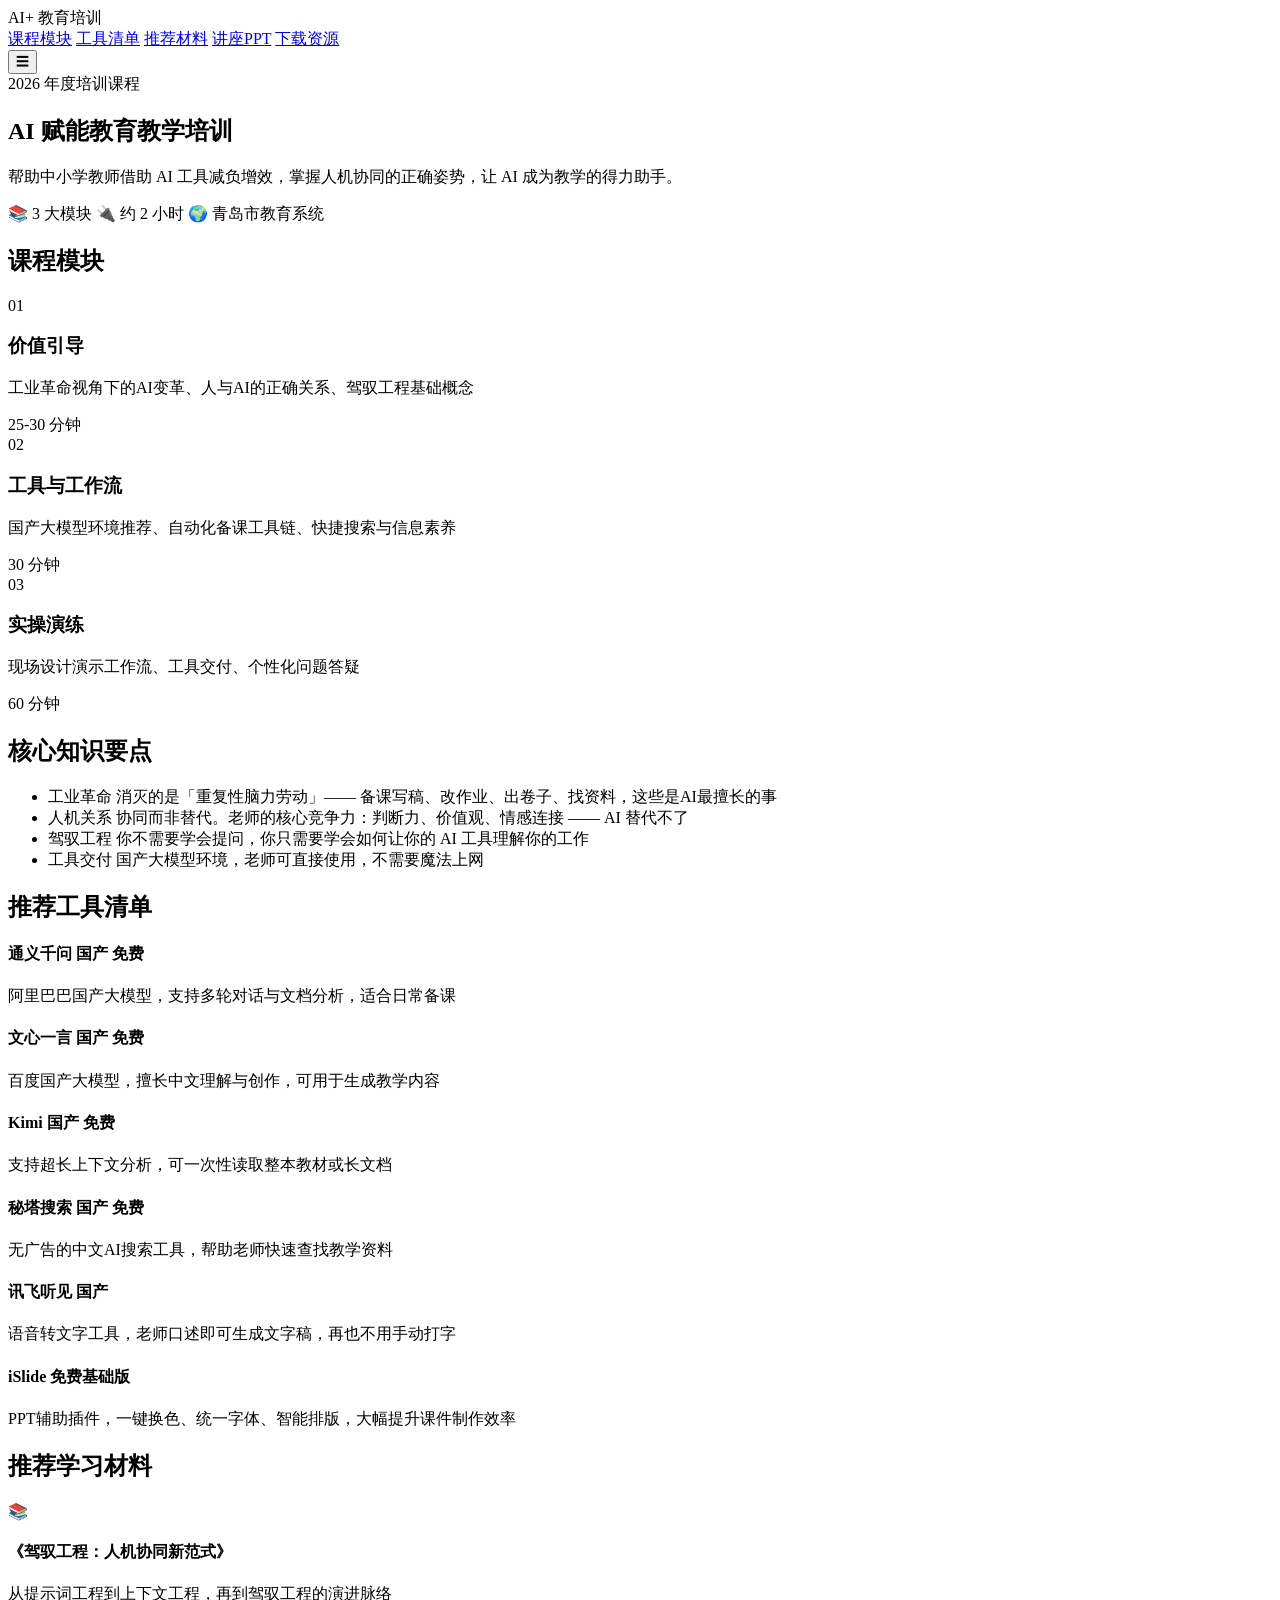
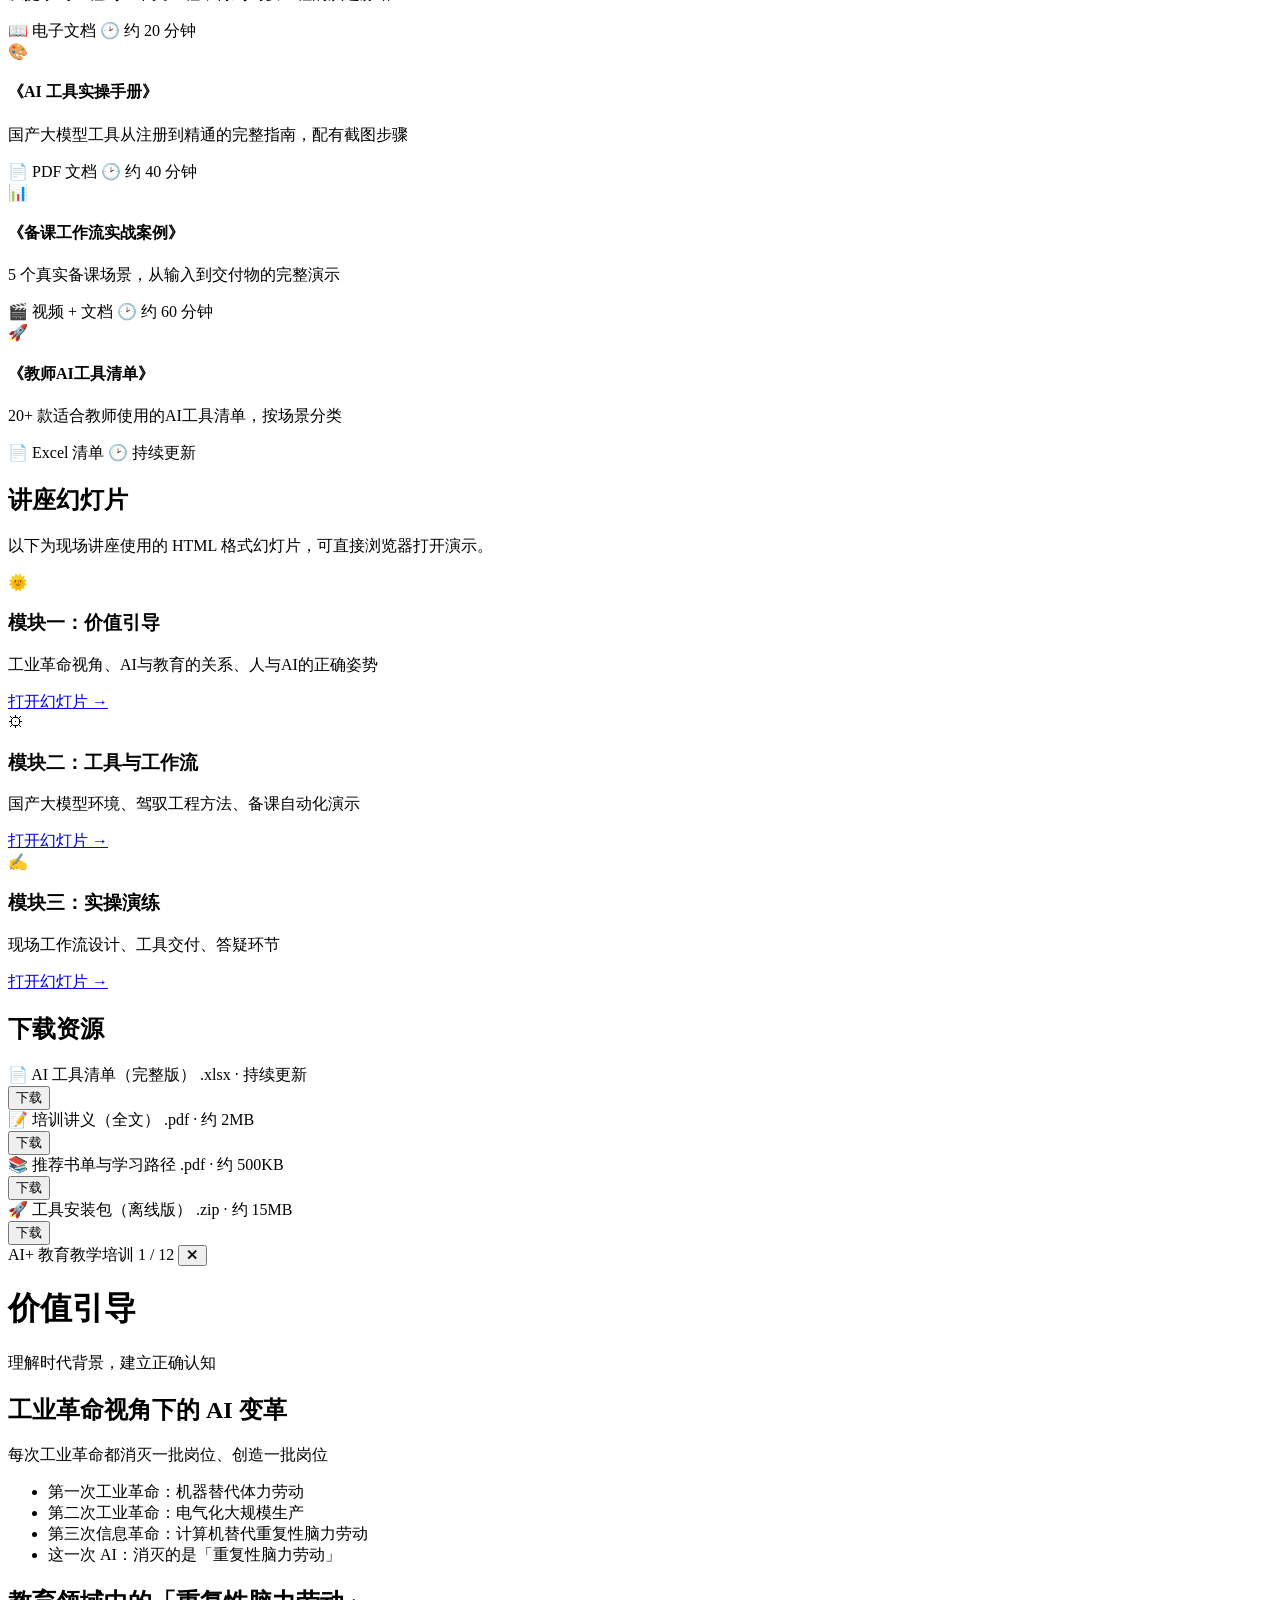
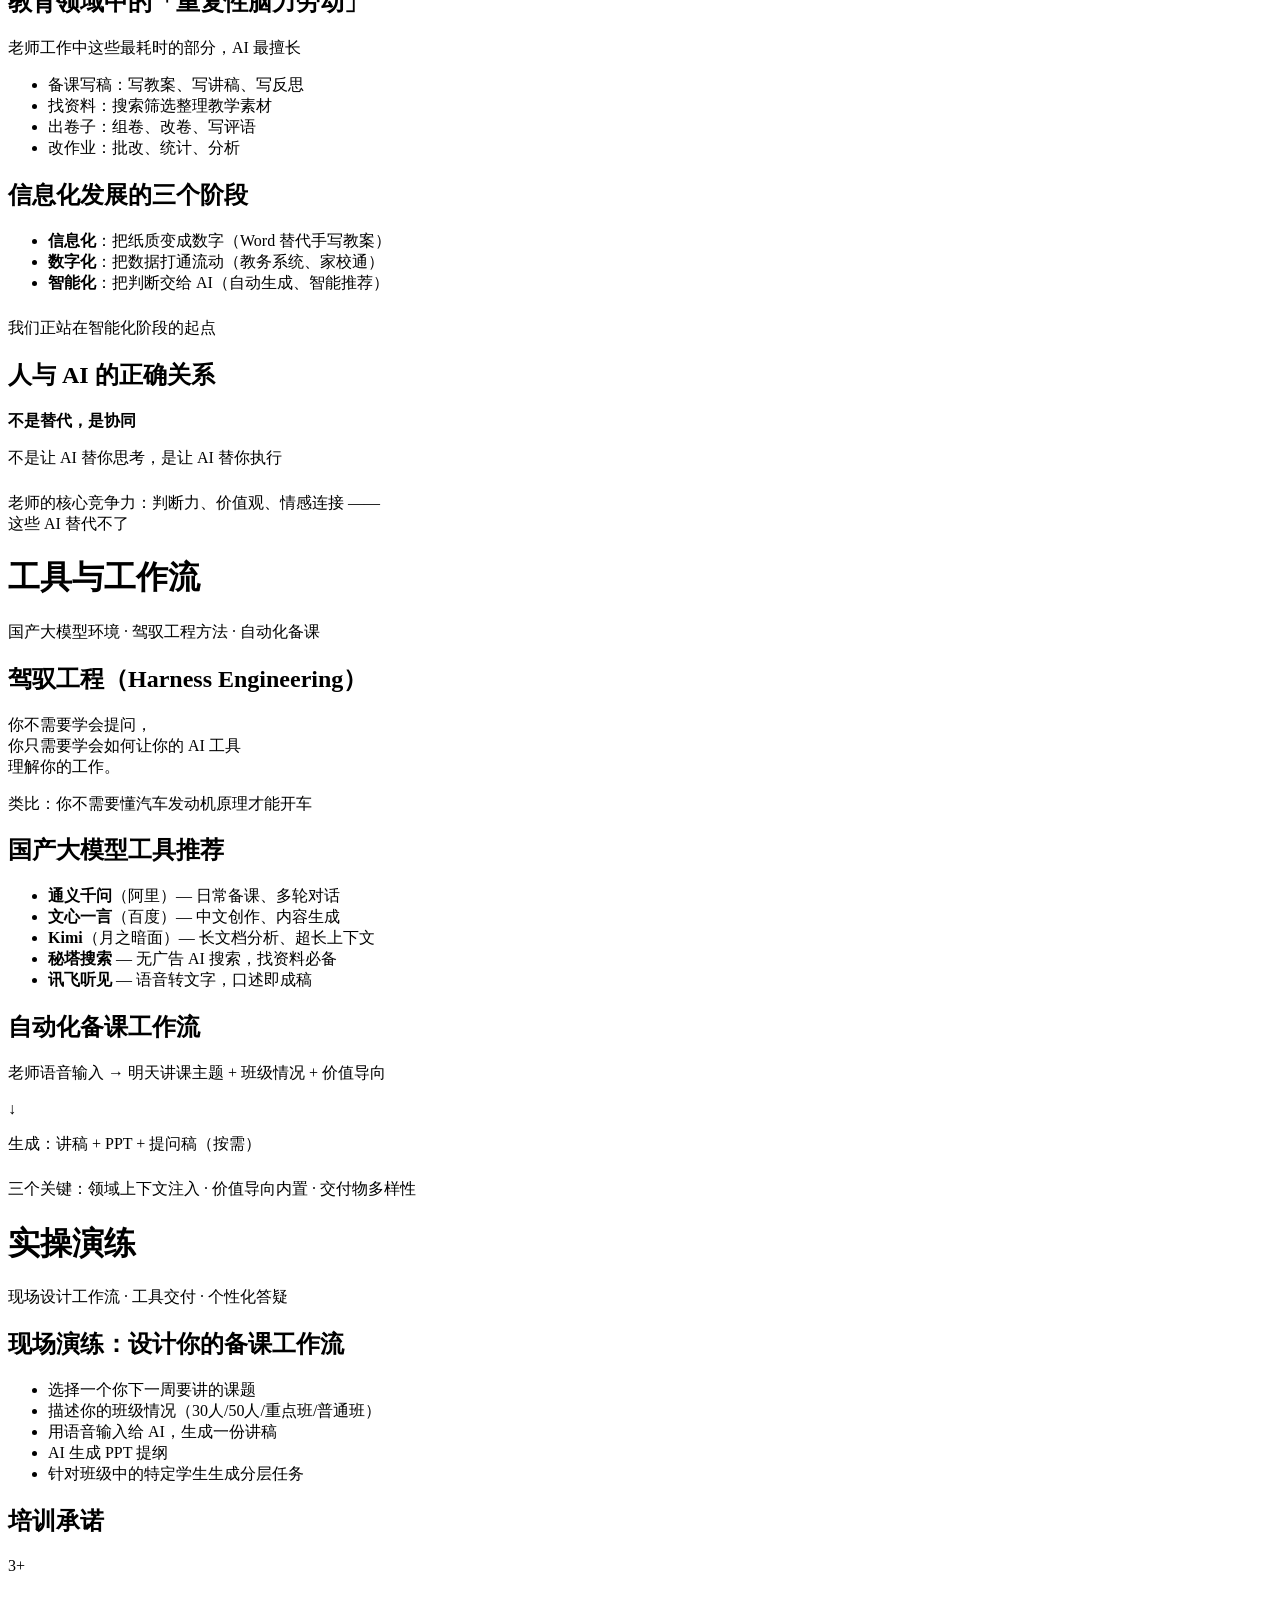
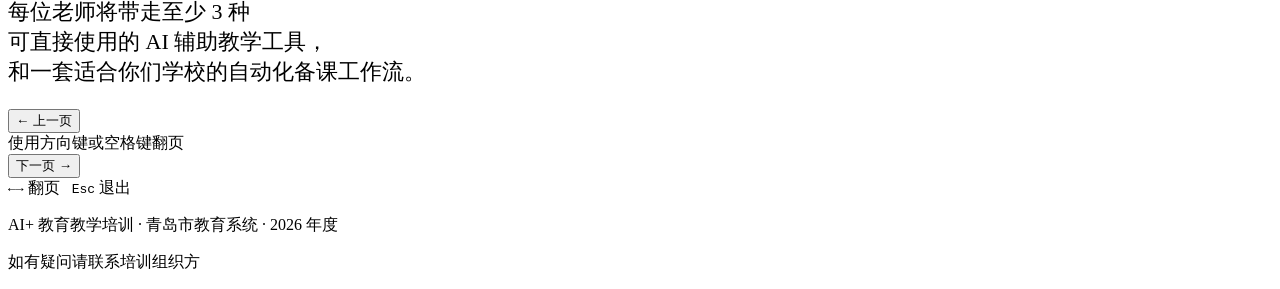
==== index.html @ 17d8c4d9 "Add index.html" ====
<!DOCTYPE html>
<html lang="zh-CN">
<head>
  <meta charset="UTF-8">
  <meta name="viewport" content="width=device-width, initial-scale=1.0">
  <title>AI+ 教育教学培训 — 青岛市中小学教师AI赋能培训</title>
  <meta name="description" content="帮助中小学教师借助AI工具减负增效，通过系统性培训掌握AI辅助教学的工作方法。">
  <link rel="stylesheet" href="assets/css/style.css">
  <link rel="stylesheet" href="assets/css/slides.css">
</head>
<body>

<!-- 导航 -->
<nav class="nav">
  <div class="nav-logo">AI<span>+</span> 教育培训</div>
  <div class="nav-links">
    <a href="#modules" class="active">课程模块</a>
    <a href="#tools">工具清单</a>
    <a href="#materials">推荐材料</a>
    <a href="#slides">讲座PPT</a>
    <a href="#resources">下载资源</a>
  </div>
  <button class="nav-toggle">&#9776;</button>
</nav>

<!-- 主内容 -->
<main class="page-content">
  <div class="container">

    <!-- Hero -->
    <section class="hero">
      <span class="hero-badge">2026 年度培训课程</span>
      <h1>AI 赋能教育教学培训</h1>
      <p>帮助中小学教师借助 AI 工具减负增效，掌握人机协同的正确姿势，让 AI 成为教学的得力助手。</p>
      <div class="hero-meta">
        <span>&#128218; 3 大模块</span>
        <span>&#128268; 约 2 小时</span>
        <span>&#127757; 青岛市教育系统</span>
      </div>
    </section>

    <!-- 课程模块 -->
    <section id="modules">
      <h2 class="section-title">课程模块</h2>
      <div class="module-list">
        <div class="module-item">
          <div class="module-num">01</div>
          <div class="module-info">
            <h3>价值引导</h3>
            <p>工业革命视角下的AI变革、人与AI的正确关系、驾驭工程基础概念</p>
          </div>
          <span class="module-time">25-30 分钟</span>
        </div>
        <div class="module-item">
          <div class="module-num">02</div>
          <div class="module-info">
            <h3>工具与工作流</h3>
            <p>国产大模型环境推荐、自动化备课工具链、快捷搜索与信息素养</p>
          </div>
          <span class="module-time">30 分钟</span>
        </div>
        <div class="module-item">
          <div class="module-num">03</div>
          <div class="module-info">
            <h3>实操演练</h3>
            <p>现场设计演示工作流、工具交付、个性化问题答疑</p>
          </div>
          <span class="module-time">60 分钟</span>
        </div>
      </div>
    </section>

    <div class="divider"></div>

    <!-- 核心知识要点 -->
    <section>
      <h2 class="section-title">核心知识要点</h2>
      <ul class="knowledge-list">
        <li>
          <span class="tag tag-primary">工业革命</span>
          消灭的是「重复性脑力劳动」—— 备课写稿、改作业、出卷子、找资料，这些是AI最擅长的事
        </li>
        <li>
          <span class="tag tag-secondary">人机关系</span>
          协同而非替代。老师的核心竞争力：判断力、价值观、情感连接 —— AI 替代不了
        </li>
        <li>
          <span class="tag tag-accent">驾驭工程</span>
          你不需要学会提问，你只需要学会如何让你的 AI 工具理解你的工作
        </li>
        <li>
          <span class="tag tag-primary">工具交付</span>
          国产大模型环境，老师可直接使用，不需要魔法上网
        </li>
      </ul>
    </section>

    <div class="divider"></div>

    <!-- 工具清单 -->
    <section id="tools">
      <h2 class="section-title">推荐工具清单</h2>
      <div class="tool-grid">
        <div class="tool-card">
          <h4>通义千问 <span class="tag-china">国产</span> <span class="tag-free">免费</span></h4>
          <p>阿里巴巴国产大模型，支持多轮对话与文档分析，适合日常备课</p>
        </div>
        <div class="tool-card">
          <h4>文心一言 <span class="tag-china">国产</span> <span class="tag-free">免费</span></h4>
          <p>百度国产大模型，擅长中文理解与创作，可用于生成教学内容</p>
        </div>
        <div class="tool-card">
          <h4>Kimi <span class="tag-china">国产</span> <span class="tag-free">免费</span></h4>
          <p>支持超长上下文分析，可一次性读取整本教材或长文档</p>
        </div>
        <div class="tool-card">
          <h4>秘塔搜索 <span class="tag-china">国产</span> <span class="tag-free">免费</span></h4>
          <p>无广告的中文AI搜索工具，帮助老师快速查找教学资料</p>
        </div>
        <div class="tool-card">
          <h4>讯飞听见 <span class="tag-china">国产</span></h4>
          <p>语音转文字工具，老师口述即可生成文字稿，再也不用手动打字</p>
        </div>
        <div class="tool-card">
          <h4>iSlide <span class="tag-free">免费基础版</span></h4>
          <p>PPT辅助插件，一键换色、统一字体、智能排版，大幅提升课件制作效率</p>
        </div>
      </div>
    </section>

    <div class="divider"></div>

    <!-- 推荐材料 -->
    <section id="materials">
      <h2 class="section-title">推荐学习材料</h2>
      <div class="material-grid">
        <div class="material-card">
          <div class="material-cover">&#128218;</div>
          <div class="material-body">
            <h4>《驾驭工程：人机协同新范式》</h4>
            <p>从提示词工程到上下文工程，再到驾驭工程的演进脉络</p>
            <div class="material-meta">
              <span>&#128214; 电子文档</span>
              <span>&#128337; 约 20 分钟</span>
            </div>
          </div>
        </div>
        <div class="material-card">
          <div class="material-cover">&#127912;</div>
          <div class="material-body">
            <h4>《AI 工具实操手册》</h4>
            <p>国产大模型工具从注册到精通的完整指南，配有截图步骤</p>
            <div class="material-meta">
              <span>&#128196; PDF 文档</span>
              <span>&#128337; 约 40 分钟</span>
            </div>
          </div>
        </div>
        <div class="material-card">
          <div class="material-cover">&#128202;</div>
          <div class="material-body">
            <h4>《备课工作流实战案例》</h4>
            <p>5 个真实备课场景，从输入到交付物的完整演示</p>
            <div class="material-meta">
              <span>&#127916; 视频 + 文档</span>
              <span>&#128337; 约 60 分钟</span>
            </div>
          </div>
        </div>
        <div class="material-card">
          <div class="material-cover">&#128640;</div>
          <div class="material-body">
            <h4>《教师AI工具清单》</h4>
            <p>20+ 款适合教师使用的AI工具清单，按场景分类</p>
            <div class="material-meta">
              <span>&#128196; Excel 清单</span>
              <span>&#128337; 持续更新</span>
            </div>
          </div>
        </div>
      </div>
    </section>

    <div class="divider"></div>

    <!-- 讲座 PPT -->
    <section id="slides">
      <h2 class="section-title">讲座幻灯片</h2>
      <p class="text-muted mb-lg">以下为现场讲座使用的 HTML 格式幻灯片，可直接浏览器打开演示。</p>

      <div class="card-grid">
        <div class="card">
          <div class="card-icon">&#127774;</div>
          <h3>模块一：价值引导</h3>
          <p>工业革命视角、AI与教育的关系、人与AI的正确姿势</p>
          <a href="slides/module-1.html" class="card-link">打开幻灯片 &#8594;</a>
        </div>
        <div class="card">
          <div class="card-icon">&#9881;</div>
          <h3>模块二：工具与工作流</h3>
          <p>国产大模型环境、驾驭工程方法、备课自动化演示</p>
          <a href="slides/module-2.html" class="card-link">打开幻灯片 &#8594;</a>
        </div>
        <div class="card">
          <div class="card-icon">&#9997;</div>
          <h3>模块三：实操演练</h3>
          <p>现场工作流设计、工具交付、答疑环节</p>
          <a href="slides/module-3.html" class="card-link">打开幻灯片 &#8594;</a>
        </div>
      </div>
    </section>

    <div class="divider"></div>

    <!-- 下载资源 -->
    <section id="resources">
      <h2 class="section-title">下载资源</h2>
      <div class="resource-list">
        <div class="resource-item">
          <div class="resource-info">
            <span class="resource-icon">&#128196;</span>
            <span class="resource-name">AI 工具清单（完整版）</span>
            <span class="resource-size">.xlsx · 持续更新</span>
          </div>
          <button class="resource-btn" onclick="alert('资源包下载中...')">下载</button>
        </div>
        <div class="resource-item">
          <div class="resource-info">
            <span class="resource-icon">&#128221;</span>
            <span class="resource-name">培训讲义（全文）</span>
            <span class="resource-size">.pdf · 约 2MB</span>
          </div>
          <button class="resource-btn" onclick="alert('资源包下载中...')">下载</button>
        </div>
        <div class="resource-item">
          <div class="resource-info">
            <span class="resource-icon">&#128218;</span>
            <span class="resource-name">推荐书单与学习路径</span>
            <span class="resource-size">.pdf · 约 500KB</span>
          </div>
          <button class="resource-btn" onclick="alert('资源包下载中...')">下载</button>
        </div>
        <div class="resource-item">
          <div class="resource-info">
            <span class="resource-icon">&#128640;</span>
            <span class="resource-name">工具安装包（离线版）</span>
            <span class="resource-size">.zip · 约 15MB</span>
          </div>
          <button class="resource-btn" onclick="alert('资源包下载中...')">下载</button>
        </div>
      </div>
    </section>

  </div>
</main>

<!-- 全屏演示用幻灯片（所有模块合并） -->
<div class="presentation">
  <div class="pres-header">
    <span class="pres-title">AI+ 教育教学培训</span>
    <span class="pres-counter">1 / 12</span>
    <button class="pres-close">&#10005;</button>
  </div>

  <div class="pres-stage">
    <!-- 模块一 -->
    <div class="pres-slide slide-set-1 active">
      <h1>价值引导</h1>
      <p class="subtitle">理解时代背景，建立正确认知</p>
    </div>
    <div class="pres-slide slide-set-1">
      <h2>工业革命视角下的 AI 变革</h2>
      <p>每次工业革命都消灭一批岗位、创造一批岗位</p>
      <ul>
        <li>第一次工业革命：机器替代体力劳动</li>
        <li>第二次工业革命：电气化大规模生产</li>
        <li>第三次信息革命：计算机替代重复性脑力劳动</li>
        <li>这一次 AI：消灭的是「重复性脑力劳动」</li>
      </ul>
    </div>
    <div class="pres-slide slide-set-1">
      <h2>教育领域中的「重复性脑力劳动」</h2>
      <p>老师工作中这些最耗时的部分，AI 最擅长</p>
      <ul>
        <li>备课写稿：写教案、写讲稿、写反思</li>
        <li>找资料：搜索筛选整理教学素材</li>
        <li>出卷子：组卷、改卷、写评语</li>
        <li>改作业：批改、统计、分析</li>
      </ul>
    </div>
    <div class="pres-slide slide-set-1">
      <h2>信息化发展的三个阶段</h2>
      <ul>
        <li><strong>信息化</strong>：把纸质变成数字（Word 替代手写教案）</li>
        <li><strong>数字化</strong>：把数据打通流动（教务系统、家校通）</li>
        <li><strong>智能化</strong>：把判断交给 AI（自动生成、智能推荐）</li>
      </ul>
      <p style="margin-top:24px; color: var(--color-secondary);">我们正站在智能化阶段的起点</p>
    </div>
    <div class="pres-slide slide-set-1">
      <h2>人与 AI 的正确关系</h2>
      <div class="highlight-box">
        <p><strong>不是替代，是协同</strong></p>
        <p style="margin-top:12px;">不是让 AI 替你思考，是让 AI 替你执行</p>
      </div>
      <p style="margin-top:24px;">老师的核心竞争力：判断力、价值观、情感连接 ——<br>这些 AI 替代不了</p>
    </div>

    <!-- 模块二 -->
    <div class="pres-slide slide-set-2">
      <h1>工具与工作流</h1>
      <p class="subtitle">国产大模型环境 · 驾驭工程方法 · 自动化备课</p>
    </div>
    <div class="pres-slide slide-set-2">
      <h2>驾驭工程（Harness Engineering）</h2>
      <div class="highlight-box">
        <p>你不需要学会提问，<br>你只需要学会如何让你的 AI 工具<br>理解你的工作。</p>
      </div>
      <p style="margin-top:16px;">类比：你不需要懂汽车发动机原理才能开车</p>
    </div>
    <div class="pres-slide slide-set-2">
      <h2>国产大模型工具推荐</h2>
      <ul>
        <li><strong>通义千问</strong>（阿里）— 日常备课、多轮对话</li>
        <li><strong>文心一言</strong>（百度）— 中文创作、内容生成</li>
        <li><strong>Kimi</strong>（月之暗面）— 长文档分析、超长上下文</li>
        <li><strong>秘塔搜索</strong> — 无广告 AI 搜索，找资料必备</li>
        <li><strong>讯飞听见</strong> — 语音转文字，口述即成稿</li>
      </ul>
    </div>
    <div class="pres-slide slide-set-2">
      <h2>自动化备课工作流</h2>
      <div class="highlight-box">
        <p>老师语音输入 → 明天讲课主题 + 班级情况 + 价值导向</p>
        <p style="margin-top:12px; color: var(--color-secondary);">↓</p>
        <p>生成：讲稿 + PPT + 提问稿（按需）</p>
      </div>
      <p style="margin-top:24px;">三个关键：领域上下文注入 · 价值导向内置 · 交付物多样性</p>
    </div>

    <!-- 模块三 -->
    <div class="pres-slide slide-set-3">
      <h1>实操演练</h1>
      <p class="subtitle">现场设计工作流 · 工具交付 · 个性化答疑</p>
    </div>
    <div class="pres-slide slide-set-3">
      <h2>现场演练：设计你的备课工作流</h2>
      <ul>
        <li>选择一个你下一周要讲的课题</li>
        <li>描述你的班级情况（30人/50人/重点班/普通班）</li>
        <li>用语音输入给 AI，生成一份讲稿</li>
        <li>AI 生成 PPT 提纲</li>
        <li>针对班级中的特定学生生成分层任务</li>
      </ul>
    </div>
    <div class="pres-slide slide-set-3">
      <h2>培训承诺</h2>
      <p class="big-number">3+</p>
      <p style="font-size:22px;">每位老师将带走至少 3 种<br>可直接使用的 AI 辅助教学工具，<br>和一套适合你们学校的自动化备课工作流。</p>
    </div>
  </div>

  <div class="pres-footer">
    <button class="pres-btn prev">&#8592; 上一页</button>
    <div class="pres-progress-wrap">
      <div class="pres-progress-bar"><div class="pres-progress-bar-fill" style="width:8.3%"></div></div>
      <span class="pres-progress-label">使用方向键或空格键翻页</span>
    </div>
    <button class="pres-btn next">下一页 &#8594;</button>
  </div>
  <div class="pres-keyhints">
    <kbd>←</kbd><kbd>→</kbd> 翻页 &nbsp; <kbd>Esc</kbd> 退出
  </div>
</div>

<!-- 页脚 -->
<footer class="footer">
  <p>AI+ 教育教学培训 · 青岛市教育系统 · 2026 年度</p>
  <p style="margin-top:8px;">如有疑问请联系培训组织方</p>
</footer>

<script src="assets/js/main.js"></script>
</body>
</html>
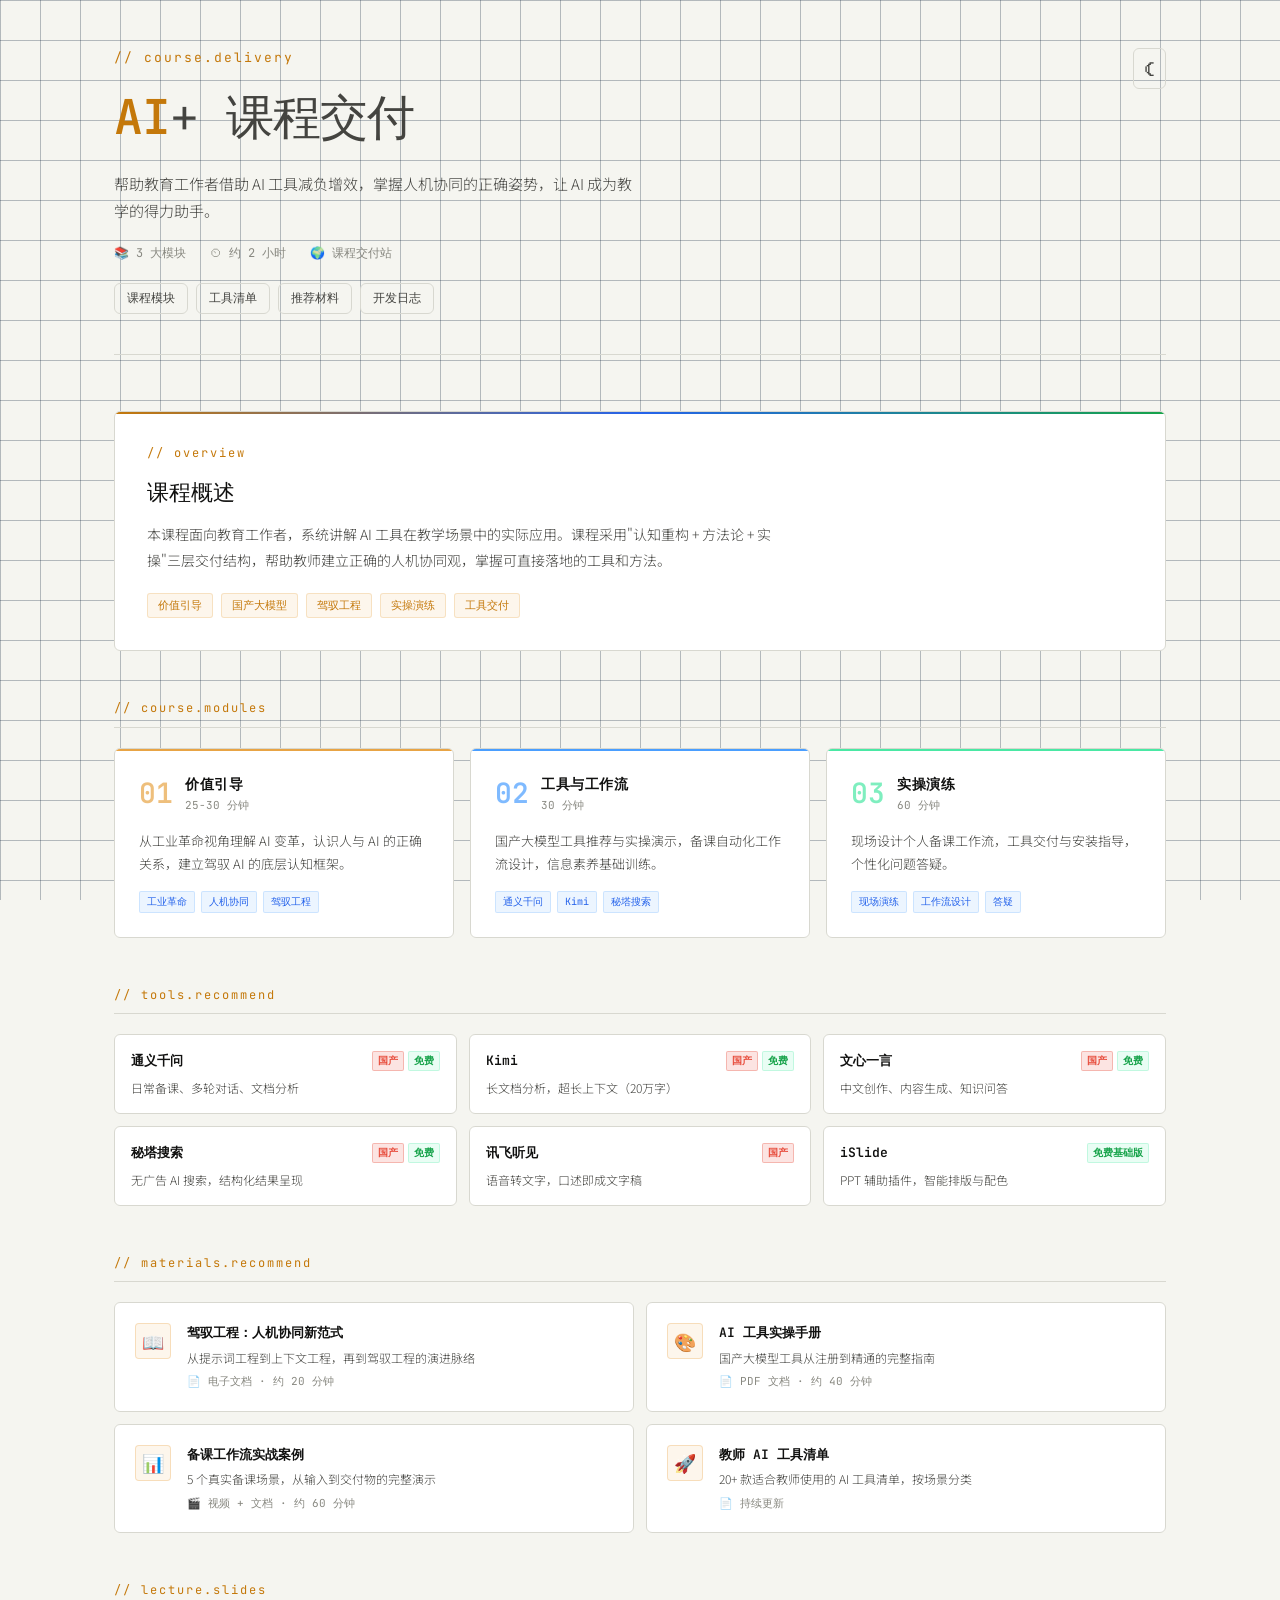
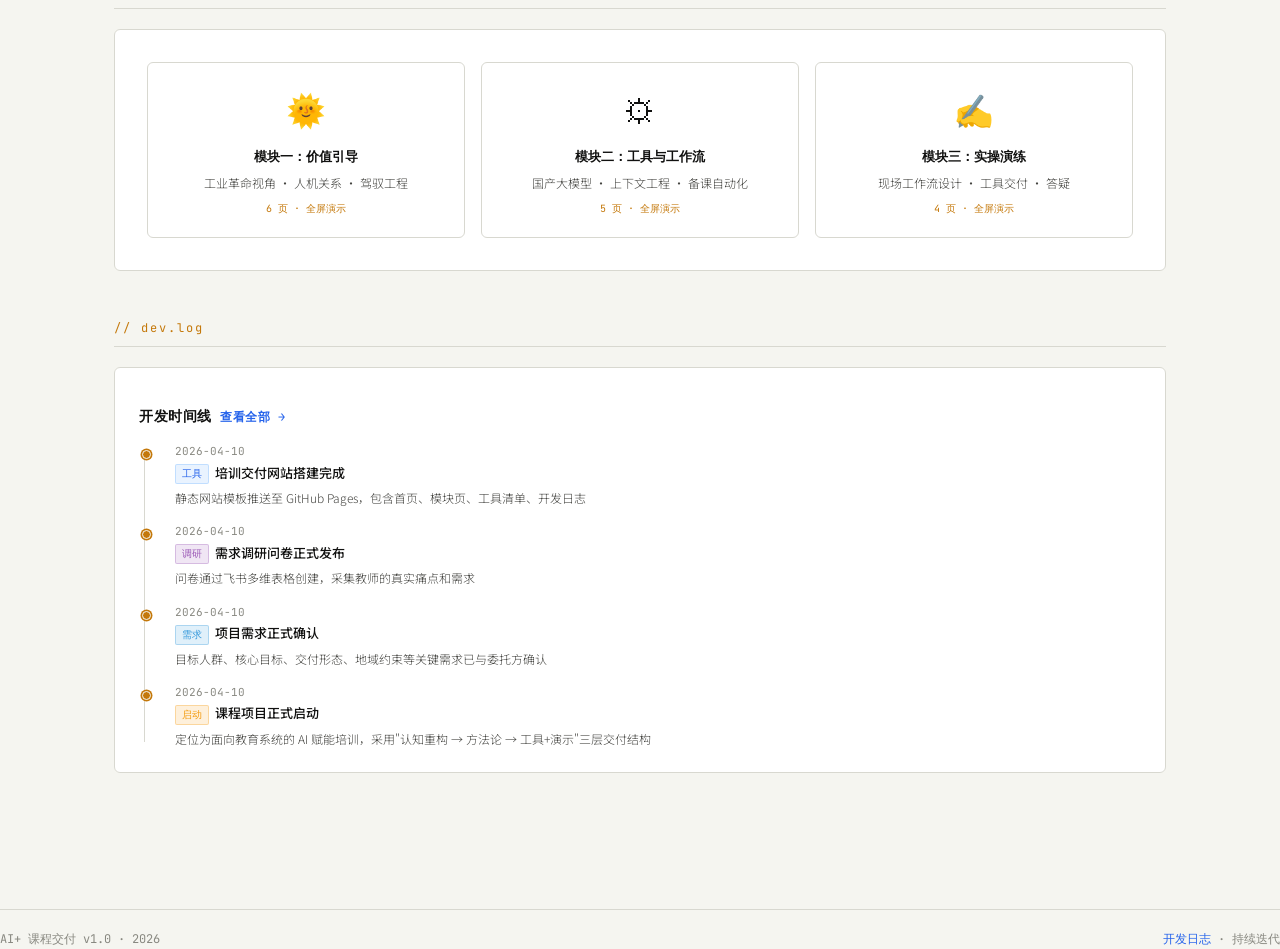
==== commit e27d46d7: "Update index.html" ====
--- a/index.html
+++ b/index.html
@@ -1,384 +1,790 @@
 <!DOCTYPE html>
-<html lang="zh-CN">
+<html lang="zh-CN" data-version="v1.0">
 <head>
-  <meta charset="UTF-8">
-  <meta name="viewport" content="width=device-width, initial-scale=1.0">
-  <title>AI+ 教育教学培训 — 青岛市中小学教师AI赋能培训</title>
-  <meta name="description" content="帮助中小学教师借助AI工具减负增效，通过系统性培训掌握AI辅助教学的工作方法。">
-  <link rel="stylesheet" href="assets/css/style.css">
-  <link rel="stylesheet" href="assets/css/slides.css">
+<meta charset="UTF-8">
+<meta name="viewport" content="width=device-width, initial-scale=1.0">
+<title>AI+ 课程交付</title>
+<link rel="preconnect" href="https://fonts.googleapis.com">
+<link href="https://fonts.googleapis.com/css2?family=JetBrains+Mono:wght@300;400;500;600&family=Noto+Sans+SC:wght@300;400;500;600&display=swap" rel="stylesheet">
+<style>
+:root {
+  --bg:          #080d14;
+  --bg-card:     #0c1422;
+  --bg-hover:    #101d30;
+  --border:      #1a2d45;
+  --accent:      #e8a445;
+  --accent2:     #4a9eff;
+  --accent3:     #4ae8a4;
+  --text:        #dce8f0;
+  --text-dim:    #8aacc8;
+  --text-muted:  #4a6a8a;
+  --font-mono:   'JetBrains Mono', monospace;
+  --font-sans:   'Noto Sans SC', sans-serif;
+  --accent-dim:  rgba(232,164,69,0.1);
+  --radius:      6px;
+}
+[data-theme="light"] {
+  --bg:        #f5f5f0;
+  --bg-card:   #ffffff;
+  --bg-hover:  #efefea;
+  --border:    #d8d8d0;
+  --accent:    #c4780a;
+  --accent2:   #2563eb;
+  --accent3:   #16a34a;
+  --text:      #111110;
+  --text-dim:  #444440;
+  --text-muted:#888880;
+}
+* { margin: 0; padding: 0; box-sizing: border-box; }
+body {
+  background-color: var(--bg);
+  color: var(--text);
+  font-family: var(--font-sans);
+  min-height: 100vh;
+  line-height: 1.6;
+}
+body::before {
+  content: '';
+  position: fixed;
+  inset: 0;
+  background-image:
+    linear-gradient(rgba(26,45,69,0.3) 1px, transparent 1px),
+    linear-gradient(90deg, rgba(26,45,69,0.3) 1px, transparent 1px);
+  background-size: 40px 40px;
+  pointer-events: none;
+  z-index: 0;
+}
+.container {
+  max-width: 1100px;
+  margin: 0 auto;
+  padding: 48px 24px;
+  position: relative;
+  z-index: 1;
+}
+
+/* === HEADER === */
+header {
+  position: relative;
+  margin-bottom: 56px;
+  padding-bottom: 40px;
+  border-bottom: 1px solid var(--border);
+}
+.header-top {
+  display: flex;
+  align-items: flex-start;
+  justify-content: space-between;
+  gap: 16px;
+  margin-bottom: 0;
+}
+.header-label {
+  font-family: var(--font-mono);
+  font-size: 13px;
+  color: var(--accent);
+  letter-spacing: 2px;
+  margin-bottom: 10px;
+}
+header h1 {
+  font-family: var(--font-mono);
+  font-size: clamp(28px, 5vw, 48px);
+  font-weight: 600;
+  letter-spacing: -1px;
+  margin-bottom: 14px;
+}
+header h1 .w { color: var(--accent); }
+header h1 .t { color: var(--text-dim); font-weight: 300; }
+
+.header-desc {
+  font-size: 15px;
+  color: var(--text-dim);
+  max-width: 520px;
+  font-weight: 300;
+  line-height: 1.8;
+}
+.header-meta {
+  display: flex;
+  gap: 24px;
+  margin-top: 20px;
+  font-family: var(--font-mono);
+  font-size: 12px;
+  color: var(--text-muted);
+  flex-wrap: wrap;
+}
+.header-meta span { display: flex; align-items: center; gap: 6px; }
+
+.top-nav {
+  display: flex;
+  flex-wrap: wrap;
+  gap: 8px;
+  margin-top: 20px;
+}
+.top-nav a {
+  display: inline-flex;
+  align-items: center;
+  gap: 6px;
+  font-family: var(--font-mono);
+  font-size: 12px;
+  font-weight: 500;
+  color: var(--text-dim);
+  text-decoration: none;
+  border: 1px solid var(--border);
+  border-radius: var(--radius);
+  padding: 5px 12px;
+  background: rgba(255,255,255,0.02);
+  transition: all 0.2s ease;
+}
+.top-nav a::before {
+  content: '';
+  position: absolute;
+  inset: 0;
+  background: linear-gradient(135deg, var(--accent) 0%, var(--accent2) 100%);
+  opacity: 0;
+  transition: opacity 0.2s ease;
+  z-index: -1;
+  border-radius: var(--radius);
+}
+.top-nav a:hover {
+  color: #fff;
+  border-color: transparent;
+  transform: translateY(-1px);
+  box-shadow: 0 4px 12px rgba(232,164,69,0.25);
+}
+.top-nav a:hover::before { opacity: 1; }
+
+button.theme-toggle {
+  font-family: var(--font-mono);
+  font-size: 22px;
+  background: transparent;
+  border: 1px solid var(--border);
+  border-radius: var(--radius);
+  padding: 5px 10px;
+  cursor: pointer;
+  color: var(--text-dim);
+  transition: border-color 0.2s, color 0.2s, background 0.2s;
+}
+button.theme-toggle:hover {
+  border-color: var(--accent);
+  color: var(--accent);
+  background: var(--accent-dim);
+}
+
+/* === OVERVIEW CARD === */
+.overview-banner {
+  background: var(--bg-card);
+  border: 1px solid var(--border);
+  border-radius: var(--radius);
+  padding: 32px;
+  margin-bottom: 48px;
+  position: relative;
+  overflow: hidden;
+}
+.overview-banner::before {
+  content: '';
+  position: absolute;
+  top: 0; left: 0; right: 0;
+  height: 2px;
+  background: linear-gradient(90deg, var(--accent), var(--accent2), var(--accent3));
+}
+.overview-banner .label {
+  font-family: var(--font-mono);
+  font-size: 12px;
+  color: var(--accent);
+  letter-spacing: 2px;
+  margin-bottom: 12px;
+}
+.overview-banner h2 {
+  font-family: var(--font-mono);
+  font-size: 22px;
+  font-weight: 500;
+  color: var(--text);
+  margin-bottom: 12px;
+}
+.overview-banner p {
+  font-size: 14px;
+  color: var(--text-dim);
+  font-weight: 300;
+  max-width: 640px;
+  line-height: 1.8;
+}
+.overview-tags {
+  display: flex;
+  gap: 8px;
+  margin-top: 20px;
+  flex-wrap: wrap;
+}
+.overview-tag {
+  font-family: var(--font-mono);
+  font-size: 11px;
+  padding: 3px 10px;
+  border-radius: 3px;
+  background: rgba(232,164,69,0.1);
+  border: 1px solid rgba(232,164,69,0.25);
+  color: var(--accent);
+}
+
+/* === SECTION LABEL === */
+.section-label {
+  font-family: var(--font-mono);
+  font-size: 12px;
+  color: var(--accent);
+  letter-spacing: 2px;
+  margin-bottom: 20px;
+  padding-bottom: 8px;
+  border-bottom: 1px solid var(--border);
+}
+
+/* === MODULE CARDS === */
+.modules-grid {
+  display: grid;
+  grid-template-columns: repeat(3, 1fr);
+  gap: 16px;
+  margin-bottom: 48px;
+}
+.mod-card {
+  background: var(--bg-card);
+  border: 1px solid var(--border);
+  border-radius: var(--radius);
+  padding: 24px;
+  position: relative;
+  overflow: hidden;
+  transition: border-color 0.2s, background 0.2s, transform 0.2s;
+}
+.mod-card:hover {
+  border-color: var(--accent);
+  background: var(--bg-hover);
+  transform: translateY(-2px);
+}
+.mod-card::before {
+  content: '';
+  position: absolute;
+  top: 0; left: 0; right: 0;
+  height: 2px;
+  background: var(--card-accent, var(--accent));
+}
+.mod-card-header {
+  display: flex;
+  align-items: center;
+  gap: 12px;
+  margin-bottom: 16px;
+}
+.mod-num {
+  font-family: var(--font-mono);
+  font-size: 28px;
+  font-weight: 600;
+  color: var(--card-accent, var(--accent));
+  opacity: 0.7;
+  line-height: 1;
+}
+.mod-title {
+  font-family: var(--font-mono);
+  font-size: 14px;
+  font-weight: 600;
+  color: var(--text);
+  letter-spacing: 0.5px;
+}
+.mod-time {
+  font-family: var(--font-mono);
+  font-size: 11px;
+  color: var(--text-muted);
+  margin-top: 2px;
+}
+.mod-desc {
+  font-size: 13px;
+  color: var(--text-dim);
+  font-weight: 300;
+  line-height: 1.7;
+  margin-bottom: 16px;
+}
+.mod-tags {
+  display: flex;
+  gap: 6px;
+  flex-wrap: wrap;
+}
+.mod-tag {
+  font-family: var(--font-mono);
+  font-size: 10px;
+  padding: 2px 7px;
+  border-radius: 2px;
+  background: rgba(74,158,255,0.1);
+  border: 1px solid rgba(74,158,255,0.2);
+  color: var(--accent2);
+}
+
+/* === TOOLS GRID === */
+.tools-grid {
+  display: grid;
+  grid-template-columns: repeat(3, 1fr);
+  gap: 12px;
+  margin-bottom: 48px;
+}
+.tool-card {
+  background: var(--bg-card);
+  border: 1px solid var(--border);
+  border-radius: var(--radius);
+  padding: 16px;
+  transition: border-color 0.2s, background 0.2s;
+}
+.tool-card:hover {
+  border-color: var(--accent2);
+  background: var(--bg-hover);
+}
+.tool-card h4 {
+  font-family: var(--font-mono);
+  font-size: 13px;
+  font-weight: 600;
+  color: var(--text);
+  margin-bottom: 6px;
+  display: flex;
+  align-items: center;
+  gap: 8px;
+}
+.tool-card .tool-badges { display: flex; gap: 4px; margin-left: auto; }
+.tool-badge {
+  font-size: 10px;
+  padding: 1px 5px;
+  border-radius: 2px;
+}
+.tool-badge.cn { background: rgba(231,76,60,0.15); border: 1px solid rgba(231,76,60,0.3); color: #e74c3c; }
+.tool-badge.free { background: rgba(74,232,164,0.12); border: 1px solid rgba(74,232,164,0.25); color: var(--accent3); }
+.tool-card p { font-size: 12px; color: var(--text-dim); font-weight: 300; }
+
+/* === MATERIALS === */
+.materials-grid {
+  display: grid;
+  grid-template-columns: repeat(2, 1fr);
+  gap: 12px;
+  margin-bottom: 48px;
+}
+.mat-card {
+  background: var(--bg-card);
+  border: 1px solid var(--border);
+  border-radius: var(--radius);
+  padding: 20px;
+  display: flex;
+  gap: 16px;
+  align-items: flex-start;
+  transition: border-color 0.2s, background 0.2s;
+}
+.mat-card:hover { border-color: var(--accent); background: var(--bg-hover); }
+.mat-icon {
+  width: 36px; height: 36px;
+  border-radius: 4px;
+  background: var(--accent-dim);
+  border: 1px solid rgba(232,164,69,0.3);
+  display: flex; align-items: center; justify-content: center;
+  font-size: 18px;
+  flex-shrink: 0;
+}
+.mat-body h4 {
+  font-family: var(--font-mono);
+  font-size: 13px;
+  font-weight: 600;
+  color: var(--text);
+  margin-bottom: 4px;
+}
+.mat-body p { font-size: 12px; color: var(--text-dim); font-weight: 300; }
+.mat-body .mat-meta { font-size: 11px; color: var(--text-muted); margin-top: 6px; font-family: var(--font-mono); }
+
+/* === CHANGELOG PREVIEW === */
+.changelog-preview {
+  background: var(--bg-card);
+  border: 1px solid var(--border);
+  border-radius: var(--radius);
+  padding: 24px;
+  margin-bottom: 48px;
+}
+.changelog-preview h3 {
+  font-family: var(--font-mono);
+  font-size: 14px;
+  font-weight: 600;
+  color: var(--text);
+  margin-bottom: 16px;
+  letter-spacing: 0.5px;
+}
+.timeline { position: relative; padding-left: 20px; }
+.timeline::before {
+  content: '';
+  position: absolute;
+  left: 5px; top: 6px; bottom: 6px;
+  width: 1px;
+  background: var(--border);
+}
+.tl-item {
+  position: relative;
+  margin-bottom: 16px;
+  padding-left: 16px;
+}
+.tl-item::before {
+  content: '';
+  position: absolute;
+  left: -17px; top: 7px;
+  width: 7px; height: 7px;
+  border-radius: 50%;
+  background: var(--accent);
+  border: 1.5px solid var(--bg);
+  box-shadow: 0 0 0 1.5px var(--accent);
+}
+.tl-item:last-child { margin-bottom: 0; }
+.tl-date {
+  font-family: var(--font-mono);
+  font-size: 11px;
+  color: var(--text-muted);
+  margin-bottom: 2px;
+}
+.tl-title {
+  font-size: 13px;
+  font-weight: 500;
+  color: var(--text);
+}
+.tl-title .tl-tag {
+  display: inline-block;
+  font-family: var(--font-mono);
+  font-size: 10px;
+  padding: 1px 6px;
+  border-radius: 2px;
+  margin-right: 6px;
+  vertical-align: middle;
+}
+.tl-tag.milestone { background: rgba(243,156,18,0.15); border: 1px solid rgba(243,156,18,0.3); color: #f39c12; }
+.tl-tag.requirement { background: rgba(52,152,219,0.15); border: 1px solid rgba(52,152,219,0.3); color: #3498db; }
+.tl-tag.survey { background: rgba(155,89,182,0.15); border: 1px solid rgba(155,89,182,0.3); color: #9b59b6; }
+.tl-tag.deliverable { background: rgba(74,232,164,0.12); border: 1px solid rgba(74,232,164,0.25); color: var(--accent3); }
+.tl-tag.tool { background: rgba(74,158,255,0.12); border: 1px solid rgba(74,158,255,0.25); color: var(--accent2); }
+.tl-body {
+  font-size: 12px;
+  color: var(--text-dim);
+  font-weight: 300;
+  margin-top: 4px;
+}
+.changelog-link {
+  display: inline-flex;
+  align-items: center;
+  gap: 6px;
+  margin-top: 16px;
+  font-family: var(--font-mono);
+  font-size: 12px;
+  color: var(--accent2);
+  text-decoration: none;
+  transition: color 0.15s;
+}
+.changelog-link:hover { color: #7dbfff; text-decoration: underline; }
+
+/* === SLIDES CTA === */
+.slides-cta {
+  background: var(--bg-card);
+  border: 1px solid var(--border);
+  border-radius: var(--radius);
+  padding: 32px;
+  display: grid;
+  grid-template-columns: repeat(3, 1fr);
+  gap: 16px;
+  margin-bottom: 48px;
+}
+.slide-card {
+  border: 1px solid var(--border);
+  border-radius: var(--radius);
+  padding: 20px;
+  text-align: center;
+  cursor: pointer;
+  transition: all 0.2s;
+  text-decoration: none;
+  color: var(--text);
+  display: block;
+}
+.slide-card:hover {
+  border-color: var(--accent);
+  background: var(--bg-hover);
+  transform: translateY(-2px);
+}
+.slide-card-icon {
+  font-size: 32px;
+  margin-bottom: 12px;
+}
+.slide-card h4 {
+  font-family: var(--font-mono);
+  font-size: 13px;
+  font-weight: 600;
+  margin-bottom: 6px;
+}
+.slide-card p { font-size: 12px; color: var(--text-dim); font-weight: 300; }
+.slide-card .slide-card-status {
+  font-family: var(--font-mono);
+  font-size: 10px;
+  color: var(--accent);
+  margin-top: 8px;
+}
+
+/* === FOOTER === */
+footer {
+  margin-top: 40px;
+  padding-top: 20px;
+  border-top: 1px solid var(--border);
+  display: flex;
+  justify-content: space-between;
+  align-items: center;
+  font-family: var(--font-mono);
+  font-size: 12px;
+  color: var(--text-muted);
+}
+footer a { color: var(--accent2); text-decoration: none; }
+footer a:hover { text-decoration: underline; }
+
+/* === RESPONSIVE === */
+@media (max-width: 900px) {
+  .modules-grid { grid-template-columns: 1fr; }
+  .tools-grid { grid-template-columns: 1fr 1fr; }
+  .slides-cta { grid-template-columns: 1fr; }
+}
+@media (max-width: 600px) {
+  .tools-grid { grid-template-columns: 1fr; }
+  .materials-grid { grid-template-columns: 1fr; }
+  .header-meta { flex-direction: column; gap: 8px; }
+  .top-nav a { font-size: 11px; padding: 4px 10px; }
+}
+</style>
 </head>
 <body>
-
-<!-- 导航 -->
-<nav class="nav">
-  <div class="nav-logo">AI<span>+</span> 教育培训</div>
-  <div class="nav-links">
-    <a href="#modules" class="active">课程模块</a>
-    <a href="#tools">工具清单</a>
-    <a href="#materials">推荐材料</a>
-    <a href="#slides">讲座PPT</a>
-    <a href="#resources">下载资源</a>
+<div class="container">
+
+<header>
+  <div class="header-top">
+    <div>
+      <div class="header-label">// course.delivery</div>
+      <h1><span class="w">AI</span><span class="t">+</span> <span class="t">课程交付</span></h1>
+      <p class="header-desc">帮助教育工作者借助 AI 工具减负增效，掌握人机协同的正确姿势，让 AI 成为教学的得力助手。</p>
+      <div class="header-meta">
+        <span>&#128218; 3 大模块</span>
+        <span>&#9202; 约 2 小时</span>
+        <span>&#127757; 课程交付站</span>
+      </div>
+      <nav class="top-nav">
+        <a href="#modules">课程模块</a>
+        <a href="#tools">工具清单</a>
+        <a href="#materials">推荐材料</a>
+        <a href="changelog.html">开发日志</a>
+      </nav>
+    </div>
+    <button class="theme-toggle" id="themeToggle" aria-label="切换主题">☀</button>
   </div>
-  <button class="nav-toggle">&#9776;</button>
-</nav>
-
-<!-- 主内容 -->
-<main class="page-content">
-  <div class="container">
-
-    <!-- Hero -->
-    <section class="hero">
-      <span class="hero-badge">2026 年度培训课程</span>
-      <h1>AI 赋能教育教学培训</h1>
-      <p>帮助中小学教师借助 AI 工具减负增效，掌握人机协同的正确姿势，让 AI 成为教学的得力助手。</p>
-      <div class="hero-meta">
-        <span>&#128218; 3 大模块</span>
-        <span>&#128268; 约 2 小时</span>
-        <span>&#127757; 青岛市教育系统</span>
-      </div>
-    </section>
-
-    <!-- 课程模块 -->
-    <section id="modules">
-      <h2 class="section-title">课程模块</h2>
-      <div class="module-list">
-        <div class="module-item">
-          <div class="module-num">01</div>
-          <div class="module-info">
-            <h3>价值引导</h3>
-            <p>工业革命视角下的AI变革、人与AI的正确关系、驾驭工程基础概念</p>
-          </div>
-          <span class="module-time">25-30 分钟</span>
+</header>
+
+<!-- OVERVIEW -->
+<section class="overview-banner" id="overview">
+  <div class="label">// overview</div>
+  <h2>课程概述</h2>
+  <p>本课程面向教育工作者，系统讲解 AI 工具在教学场景中的实际应用。课程采用"认知重构 + 方法论 + 实操"三层交付结构，帮助教师建立正确的人机协同观，掌握可直接落地的工具和方法。</p>
+  <div class="overview-tags">
+    <span class="overview-tag">价值引导</span>
+    <span class="overview-tag">国产大模型</span>
+    <span class="overview-tag">驾驭工程</span>
+    <span class="overview-tag">实操演练</span>
+    <span class="overview-tag">工具交付</span>
+  </div>
+</section>
+
+<!-- MODULES -->
+<section id="modules" style="margin-bottom:48px;">
+  <div class="section-label">// course.modules</div>
+  <div class="modules-grid">
+    <div class="mod-card" style="--card-accent: #e8a445">
+      <div class="mod-card-header">
+        <div class="mod-num">01</div>
+        <div>
+          <div class="mod-title">价值引导</div>
+          <div class="mod-time">25-30 分钟</div>
         </div>
-        <div class="module-item">
-          <div class="module-num">02</div>
-          <div class="module-info">
-            <h3>工具与工作流</h3>
-            <p>国产大模型环境推荐、自动化备课工具链、快捷搜索与信息素养</p>
-          </div>
-          <span class="module-time">30 分钟</span>
+      </div>
+      <p class="mod-desc">从工业革命视角理解 AI 变革，认识人与 AI 的正确关系，建立驾驭 AI 的底层认知框架。</p>
+      <div class="mod-tags">
+        <span class="mod-tag">工业革命</span>
+        <span class="mod-tag">人机协同</span>
+        <span class="mod-tag">驾驭工程</span>
+      </div>
+    </div>
+
+    <div class="mod-card" style="--card-accent: #4a9eff">
+      <div class="mod-card-header">
+        <div class="mod-num">02</div>
+        <div>
+          <div class="mod-title">工具与工作流</div>
+          <div class="mod-time">30 分钟</div>
         </div>
-        <div class="module-item">
-          <div class="module-num">03</div>
-          <div class="module-info">
-            <h3>实操演练</h3>
-            <p>现场设计演示工作流、工具交付、个性化问题答疑</p>
-          </div>
-          <span class="module-time">60 分钟</span>
+      </div>
+      <p class="mod-desc">国产大模型工具推荐与实操演示，备课自动化工作流设计，信息素养基础训练。</p>
+      <div class="mod-tags">
+        <span class="mod-tag">通义千问</span>
+        <span class="mod-tag">Kimi</span>
+        <span class="mod-tag">秘塔搜索</span>
+      </div>
+    </div>
+
+    <div class="mod-card" style="--card-accent: #4ae8a4">
+      <div class="mod-card-header">
+        <div class="mod-num">03</div>
+        <div>
+          <div class="mod-title">实操演练</div>
+          <div class="mod-time">60 分钟</div>
         </div>
       </div>
-    </section>
-
-    <div class="divider"></div>
-
-    <!-- 核心知识要点 -->
-    <section>
-      <h2 class="section-title">核心知识要点</h2>
-      <ul class="knowledge-list">
-        <li>
-          <span class="tag tag-primary">工业革命</span>
-          消灭的是「重复性脑力劳动」—— 备课写稿、改作业、出卷子、找资料，这些是AI最擅长的事
-        </li>
-        <li>
-          <span class="tag tag-secondary">人机关系</span>
-          协同而非替代。老师的核心竞争力：判断力、价值观、情感连接 —— AI 替代不了
-        </li>
-        <li>
-          <span class="tag tag-accent">驾驭工程</span>
-          你不需要学会提问，你只需要学会如何让你的 AI 工具理解你的工作
-        </li>
-        <li>
-          <span class="tag tag-primary">工具交付</span>
-          国产大模型环境，老师可直接使用，不需要魔法上网
-        </li>
-      </ul>
-    </section>
-
-    <div class="divider"></div>
-
-    <!-- 工具清单 -->
-    <section id="tools">
-      <h2 class="section-title">推荐工具清单</h2>
-      <div class="tool-grid">
-        <div class="tool-card">
-          <h4>通义千问 <span class="tag-china">国产</span> <span class="tag-free">免费</span></h4>
-          <p>阿里巴巴国产大模型，支持多轮对话与文档分析，适合日常备课</p>
-        </div>
-        <div class="tool-card">
-          <h4>文心一言 <span class="tag-china">国产</span> <span class="tag-free">免费</span></h4>
-          <p>百度国产大模型，擅长中文理解与创作，可用于生成教学内容</p>
-        </div>
-        <div class="tool-card">
-          <h4>Kimi <span class="tag-china">国产</span> <span class="tag-free">免费</span></h4>
-          <p>支持超长上下文分析，可一次性读取整本教材或长文档</p>
-        </div>
-        <div class="tool-card">
-          <h4>秘塔搜索 <span class="tag-china">国产</span> <span class="tag-free">免费</span></h4>
-          <p>无广告的中文AI搜索工具，帮助老师快速查找教学资料</p>
-        </div>
-        <div class="tool-card">
-          <h4>讯飞听见 <span class="tag-china">国产</span></h4>
-          <p>语音转文字工具，老师口述即可生成文字稿，再也不用手动打字</p>
-        </div>
-        <div class="tool-card">
-          <h4>iSlide <span class="tag-free">免费基础版</span></h4>
-          <p>PPT辅助插件，一键换色、统一字体、智能排版，大幅提升课件制作效率</p>
-        </div>
-      </div>
-    </section>
-
-    <div class="divider"></div>
-
-    <!-- 推荐材料 -->
-    <section id="materials">
-      <h2 class="section-title">推荐学习材料</h2>
-      <div class="material-grid">
-        <div class="material-card">
-          <div class="material-cover">&#128218;</div>
-          <div class="material-body">
-            <h4>《驾驭工程：人机协同新范式》</h4>
-            <p>从提示词工程到上下文工程，再到驾驭工程的演进脉络</p>
-            <div class="material-meta">
-              <span>&#128214; 电子文档</span>
-              <span>&#128337; 约 20 分钟</span>
-            </div>
-          </div>
-        </div>
-        <div class="material-card">
-          <div class="material-cover">&#127912;</div>
-          <div class="material-body">
-            <h4>《AI 工具实操手册》</h4>
-            <p>国产大模型工具从注册到精通的完整指南，配有截图步骤</p>
-            <div class="material-meta">
-              <span>&#128196; PDF 文档</span>
-              <span>&#128337; 约 40 分钟</span>
-            </div>
-          </div>
-        </div>
-        <div class="material-card">
-          <div class="material-cover">&#128202;</div>
-          <div class="material-body">
-            <h4>《备课工作流实战案例》</h4>
-            <p>5 个真实备课场景，从输入到交付物的完整演示</p>
-            <div class="material-meta">
-              <span>&#127916; 视频 + 文档</span>
-              <span>&#128337; 约 60 分钟</span>
-            </div>
-          </div>
-        </div>
-        <div class="material-card">
-          <div class="material-cover">&#128640;</div>
-          <div class="material-body">
-            <h4>《教师AI工具清单》</h4>
-            <p>20+ 款适合教师使用的AI工具清单，按场景分类</p>
-            <div class="material-meta">
-              <span>&#128196; Excel 清单</span>
-              <span>&#128337; 持续更新</span>
-            </div>
-          </div>
-        </div>
-      </div>
-    </section>
-
-    <div class="divider"></div>
-
-    <!-- 讲座 PPT -->
-    <section id="slides">
-      <h2 class="section-title">讲座幻灯片</h2>
-      <p class="text-muted mb-lg">以下为现场讲座使用的 HTML 格式幻灯片，可直接浏览器打开演示。</p>
-
-      <div class="card-grid">
-        <div class="card">
-          <div class="card-icon">&#127774;</div>
-          <h3>模块一：价值引导</h3>
-          <p>工业革命视角、AI与教育的关系、人与AI的正确姿势</p>
-          <a href="slides/module-1.html" class="card-link">打开幻灯片 &#8594;</a>
-        </div>
-        <div class="card">
-          <div class="card-icon">&#9881;</div>
-          <h3>模块二：工具与工作流</h3>
-          <p>国产大模型环境、驾驭工程方法、备课自动化演示</p>
-          <a href="slides/module-2.html" class="card-link">打开幻灯片 &#8594;</a>
-        </div>
-        <div class="card">
-          <div class="card-icon">&#9997;</div>
-          <h3>模块三：实操演练</h3>
-          <p>现场工作流设计、工具交付、答疑环节</p>
-          <a href="slides/module-3.html" class="card-link">打开幻灯片 &#8594;</a>
-        </div>
-      </div>
-    </section>
-
-    <div class="divider"></div>
-
-    <!-- 下载资源 -->
-    <section id="resources">
-      <h2 class="section-title">下载资源</h2>
-      <div class="resource-list">
-        <div class="resource-item">
-          <div class="resource-info">
-            <span class="resource-icon">&#128196;</span>
-            <span class="resource-name">AI 工具清单（完整版）</span>
-            <span class="resource-size">.xlsx · 持续更新</span>
-          </div>
-          <button class="resource-btn" onclick="alert('资源包下载中...')">下载</button>
-        </div>
-        <div class="resource-item">
-          <div class="resource-info">
-            <span class="resource-icon">&#128221;</span>
-            <span class="resource-name">培训讲义（全文）</span>
-            <span class="resource-size">.pdf · 约 2MB</span>
-          </div>
-          <button class="resource-btn" onclick="alert('资源包下载中...')">下载</button>
-        </div>
-        <div class="resource-item">
-          <div class="resource-info">
-            <span class="resource-icon">&#128218;</span>
-            <span class="resource-name">推荐书单与学习路径</span>
-            <span class="resource-size">.pdf · 约 500KB</span>
-          </div>
-          <button class="resource-btn" onclick="alert('资源包下载中...')">下载</button>
-        </div>
-        <div class="resource-item">
-          <div class="resource-info">
-            <span class="resource-icon">&#128640;</span>
-            <span class="resource-name">工具安装包（离线版）</span>
-            <span class="resource-size">.zip · 约 15MB</span>
-          </div>
-          <button class="resource-btn" onclick="alert('资源包下载中...')">下载</button>
-        </div>
-      </div>
-    </section>
-
+      <p class="mod-desc">现场设计个人备课工作流，工具交付与安装指导，个性化问题答疑。</p>
+      <div class="mod-tags">
+        <span class="mod-tag">现场演练</span>
+        <span class="mod-tag">工作流设计</span>
+        <span class="mod-tag">答疑</span>
+      </div>
+    </div>
   </div>
-</main>
-
-<!-- 全屏演示用幻灯片（所有模块合并） -->
-<div class="presentation">
-  <div class="pres-header">
-    <span class="pres-title">AI+ 教育教学培训</span>
-    <span class="pres-counter">1 / 12</span>
-    <button class="pres-close">&#10005;</button>
+</section>
+
+<!-- TOOLS -->
+<section id="tools" style="margin-bottom:48px;">
+  <div class="section-label">// tools.recommend</div>
+  <div class="tools-grid">
+    <div class="tool-card">
+      <h4>通义千问 <div class="tool-badges"><span class="tool-badge cn">国产</span><span class="tool-badge free">免费</span></div></h4>
+      <p>日常备课、多轮对话、文档分析</p>
+    </div>
+    <div class="tool-card">
+      <h4>Kimi <div class="tool-badges"><span class="tool-badge cn">国产</span><span class="tool-badge free">免费</span></div></h4>
+      <p>长文档分析，超长上下文（20万字）</p>
+    </div>
+    <div class="tool-card">
+      <h4>文心一言 <div class="tool-badges"><span class="tool-badge cn">国产</span><span class="tool-badge free">免费</span></div></h4>
+      <p>中文创作、内容生成、知识问答</p>
+    </div>
+    <div class="tool-card">
+      <h4>秘塔搜索 <div class="tool-badges"><span class="tool-badge cn">国产</span><span class="tool-badge free">免费</span></div></h4>
+      <p>无广告 AI 搜索，结构化结果呈现</p>
+    </div>
+    <div class="tool-card">
+      <h4>讯飞听见 <div class="tool-badges"><span class="tool-badge cn">国产</span></div></h4>
+      <p>语音转文字，口述即成文字稿</p>
+    </div>
+    <div class="tool-card">
+      <h4>iSlide <div class="tool-badges"><span class="tool-badge free">免费基础版</span></div></h4>
+      <p>PPT 辅助插件，智能排版与配色</p>
+    </div>
   </div>
-
-  <div class="pres-stage">
-    <!-- 模块一 -->
-    <div class="pres-slide slide-set-1 active">
-      <h1>价值引导</h1>
-      <p class="subtitle">理解时代背景，建立正确认知</p>
-    </div>
-    <div class="pres-slide slide-set-1">
-      <h2>工业革命视角下的 AI 变革</h2>
-      <p>每次工业革命都消灭一批岗位、创造一批岗位</p>
-      <ul>
-        <li>第一次工业革命：机器替代体力劳动</li>
-        <li>第二次工业革命：电气化大规模生产</li>
-        <li>第三次信息革命：计算机替代重复性脑力劳动</li>
-        <li>这一次 AI：消灭的是「重复性脑力劳动」</li>
-      </ul>
-    </div>
-    <div class="pres-slide slide-set-1">
-      <h2>教育领域中的「重复性脑力劳动」</h2>
-      <p>老师工作中这些最耗时的部分，AI 最擅长</p>
-      <ul>
-        <li>备课写稿：写教案、写讲稿、写反思</li>
-        <li>找资料：搜索筛选整理教学素材</li>
-        <li>出卷子：组卷、改卷、写评语</li>
-        <li>改作业：批改、统计、分析</li>
-      </ul>
-    </div>
-    <div class="pres-slide slide-set-1">
-      <h2>信息化发展的三个阶段</h2>
-      <ul>
-        <li><strong>信息化</strong>：把纸质变成数字（Word 替代手写教案）</li>
-        <li><strong>数字化</strong>：把数据打通流动（教务系统、家校通）</li>
-        <li><strong>智能化</strong>：把判断交给 AI（自动生成、智能推荐）</li>
-      </ul>
-      <p style="margin-top:24px; color: var(--color-secondary);">我们正站在智能化阶段的起点</p>
-    </div>
-    <div class="pres-slide slide-set-1">
-      <h2>人与 AI 的正确关系</h2>
-      <div class="highlight-box">
-        <p><strong>不是替代，是协同</strong></p>
-        <p style="margin-top:12px;">不是让 AI 替你思考，是让 AI 替你执行</p>
-      </div>
-      <p style="margin-top:24px;">老师的核心竞争力：判断力、价值观、情感连接 ——<br>这些 AI 替代不了</p>
-    </div>
-
-    <!-- 模块二 -->
-    <div class="pres-slide slide-set-2">
-      <h1>工具与工作流</h1>
-      <p class="subtitle">国产大模型环境 · 驾驭工程方法 · 自动化备课</p>
-    </div>
-    <div class="pres-slide slide-set-2">
-      <h2>驾驭工程（Harness Engineering）</h2>
-      <div class="highlight-box">
-        <p>你不需要学会提问，<br>你只需要学会如何让你的 AI 工具<br>理解你的工作。</p>
-      </div>
-      <p style="margin-top:16px;">类比：你不需要懂汽车发动机原理才能开车</p>
-    </div>
-    <div class="pres-slide slide-set-2">
-      <h2>国产大模型工具推荐</h2>
-      <ul>
-        <li><strong>通义千问</strong>（阿里）— 日常备课、多轮对话</li>
-        <li><strong>文心一言</strong>（百度）— 中文创作、内容生成</li>
-        <li><strong>Kimi</strong>（月之暗面）— 长文档分析、超长上下文</li>
-        <li><strong>秘塔搜索</strong> — 无广告 AI 搜索，找资料必备</li>
-        <li><strong>讯飞听见</strong> — 语音转文字，口述即成稿</li>
-      </ul>
-    </div>
-    <div class="pres-slide slide-set-2">
-      <h2>自动化备课工作流</h2>
-      <div class="highlight-box">
-        <p>老师语音输入 → 明天讲课主题 + 班级情况 + 价值导向</p>
-        <p style="margin-top:12px; color: var(--color-secondary);">↓</p>
-        <p>生成：讲稿 + PPT + 提问稿（按需）</p>
-      </div>
-      <p style="margin-top:24px;">三个关键：领域上下文注入 · 价值导向内置 · 交付物多样性</p>
-    </div>
-
-    <!-- 模块三 -->
-    <div class="pres-slide slide-set-3">
-      <h1>实操演练</h1>
-      <p class="subtitle">现场设计工作流 · 工具交付 · 个性化答疑</p>
-    </div>
-    <div class="pres-slide slide-set-3">
-      <h2>现场演练：设计你的备课工作流</h2>
-      <ul>
-        <li>选择一个你下一周要讲的课题</li>
-        <li>描述你的班级情况（30人/50人/重点班/普通班）</li>
-        <li>用语音输入给 AI，生成一份讲稿</li>
-        <li>AI 生成 PPT 提纲</li>
-        <li>针对班级中的特定学生生成分层任务</li>
-      </ul>
-    </div>
-    <div class="pres-slide slide-set-3">
-      <h2>培训承诺</h2>
-      <p class="big-number">3+</p>
-      <p style="font-size:22px;">每位老师将带走至少 3 种<br>可直接使用的 AI 辅助教学工具，<br>和一套适合你们学校的自动化备课工作流。</p>
+</section>
+
+<!-- MATERIALS -->
+<section id="materials" style="margin-bottom:48px;">
+  <div class="section-label">// materials.recommend</div>
+  <div class="materials-grid">
+    <div class="mat-card">
+      <div class="mat-icon">&#128214;</div>
+      <div class="mat-body">
+        <h4>驾驭工程：人机协同新范式</h4>
+        <p>从提示词工程到上下文工程，再到驾驭工程的演进脉络</p>
+        <div class="mat-meta">&#128196; 电子文档 · 约 20 分钟</div>
+      </div>
+    </div>
+    <div class="mat-card">
+      <div class="mat-icon">&#127912;</div>
+      <div class="mat-body">
+        <h4>AI 工具实操手册</h4>
+        <p>国产大模型工具从注册到精通的完整指南</p>
+        <div class="mat-meta">&#128196; PDF 文档 · 约 40 分钟</div>
+      </div>
+    </div>
+    <div class="mat-card">
+      <div class="mat-icon">&#128202;</div>
+      <div class="mat-body">
+        <h4>备课工作流实战案例</h4>
+        <p>5 个真实备课场景，从输入到交付物的完整演示</p>
+        <div class="mat-meta">&#127916; 视频 + 文档 · 约 60 分钟</div>
+      </div>
+    </div>
+    <div class="mat-card">
+      <div class="mat-icon">&#128640;</div>
+      <div class="mat-body">
+        <h4>教师 AI 工具清单</h4>
+        <p>20+ 款适合教师使用的 AI 工具清单，按场景分类</p>
+        <div class="mat-meta">&#128196; 持续更新</div>
+      </div>
     </div>
   </div>
-
-  <div class="pres-footer">
-    <button class="pres-btn prev">&#8592; 上一页</button>
-    <div class="pres-progress-wrap">
-      <div class="pres-progress-bar"><div class="pres-progress-bar-fill" style="width:8.3%"></div></div>
-      <span class="pres-progress-label">使用方向键或空格键翻页</span>
-    </div>
-    <button class="pres-btn next">下一页 &#8594;</button>
+</section>
+
+<!-- SLIDES CTA -->
+<section id="slides" style="margin-bottom:48px;">
+  <div class="section-label">// lecture.slides</div>
+  <div class="slides-cta">
+    <a href="slides/module-1.html" target="_blank" class="slide-card">
+      <div class="slide-card-icon">&#127774;</div>
+      <h4>模块一：价值引导</h4>
+      <p>工业革命视角 · 人机关系 · 驾驭工程</p>
+      <div class="slide-card-status">6 页 · 全屏演示</div>
+    </a>
+    <a href="slides/module-2.html" target="_blank" class="slide-card">
+      <div class="slide-card-icon">&#9881;</div>
+      <h4>模块二：工具与工作流</h4>
+      <p>国产大模型 · 上下文工程 · 备课自动化</p>
+      <div class="slide-card-status">5 页 · 全屏演示</div>
+    </a>
+    <a href="slides/module-3.html" target="_blank" class="slide-card">
+      <div class="slide-card-icon">&#9997;</div>
+      <h4>模块三：实操演练</h4>
+      <p>现场工作流设计 · 工具交付 · 答疑</p>
+      <div class="slide-card-status">4 页 · 全屏演示</div>
+    </a>
   </div>
-  <div class="pres-keyhints">
-    <kbd>←</kbd><kbd>→</kbd> 翻页 &nbsp; <kbd>Esc</kbd> 退出
+</section>
+
+<!-- CHANGELOG PREVIEW -->
+<section style="margin-bottom:48px;">
+  <div class="section-label">// dev.log</div>
+  <div class="changelog-preview">
+    <h3>开发时间线 <a href="changelog.html" class="changelog-link">查看全部 &#8594;</a></h3>
+    <div class="timeline">
+      <div class="tl-item">
+        <div class="tl-date">2026-04-10</div>
+        <div class="tl-title"><span class="tl-tag tool">工具</span>培训交付网站搭建完成</div>
+        <div class="tl-body">静态网站模板推送至 GitHub Pages，包含首页、模块页、工具清单、开发日志</div>
+      </div>
+      <div class="tl-item">
+        <div class="tl-date">2026-04-10</div>
+        <div class="tl-title"><span class="tl-tag survey">调研</span>需求调研问卷正式发布</div>
+        <div class="tl-body">问卷通过飞书多维表格创建，采集教师的真实痛点和需求</div>
+      </div>
+      <div class="tl-item">
+        <div class="tl-date">2026-04-10</div>
+        <div class="tl-title"><span class="tl-tag requirement">需求</span>项目需求正式确认</div>
+        <div class="tl-body">目标人群、核心目标、交付形态、地域约束等关键需求已与委托方确认</div>
+      </div>
+      <div class="tl-item">
+        <div class="tl-date">2026-04-10</div>
+        <div class="tl-title"><span class="tl-tag milestone">启动</span>课程项目正式启动</div>
+        <div class="tl-body">定位为面向教育系统的 AI 赋能培训，采用"认知重构 → 方法论 → 工具+演示"三层交付结构</div>
+      </div>
+    </div>
   </div>
+</section>
+
 </div>
 
-<!-- 页脚 -->
-<footer class="footer">
-  <p>AI+ 教育教学培训 · 青岛市教育系统 · 2026 年度</p>
-  <p style="margin-top:8px;">如有疑问请联系培训组织方</p>
+<footer>
+  <span>AI+ 课程交付 v1.0 · 2026</span>
+  <span><a href="changelog.html">开发日志</a> · 持续迭代</span>
 </footer>
 
-<script src="assets/js/main.js"></script>
+<script>
+(function() {
+  var KEY = 'course-theme';
+  var btn = document.getElementById('themeToggle');
+  function setTheme(t) {
+    document.documentElement.setAttribute('data-theme', t);
+    localStorage.setItem(KEY, t);
+    btn.textContent = t === 'light' ? '☾' : '☀';
+  }
+  window.toggleTheme = function() {
+    var cur = document.documentElement.getAttribute('data-theme') || 'dark';
+    setTheme(cur === 'dark' ? 'light' : 'dark');
+  };
+  var saved = localStorage.getItem(KEY);
+  if (saved) { setTheme(saved); }
+  else if (window.matchMedia && window.matchMedia('(prefers-color-scheme: light)').matches) { setTheme('light'); }
+  btn.addEventListener('click', toggleTheme);
+})();
+</script>
 </body>
 </html>
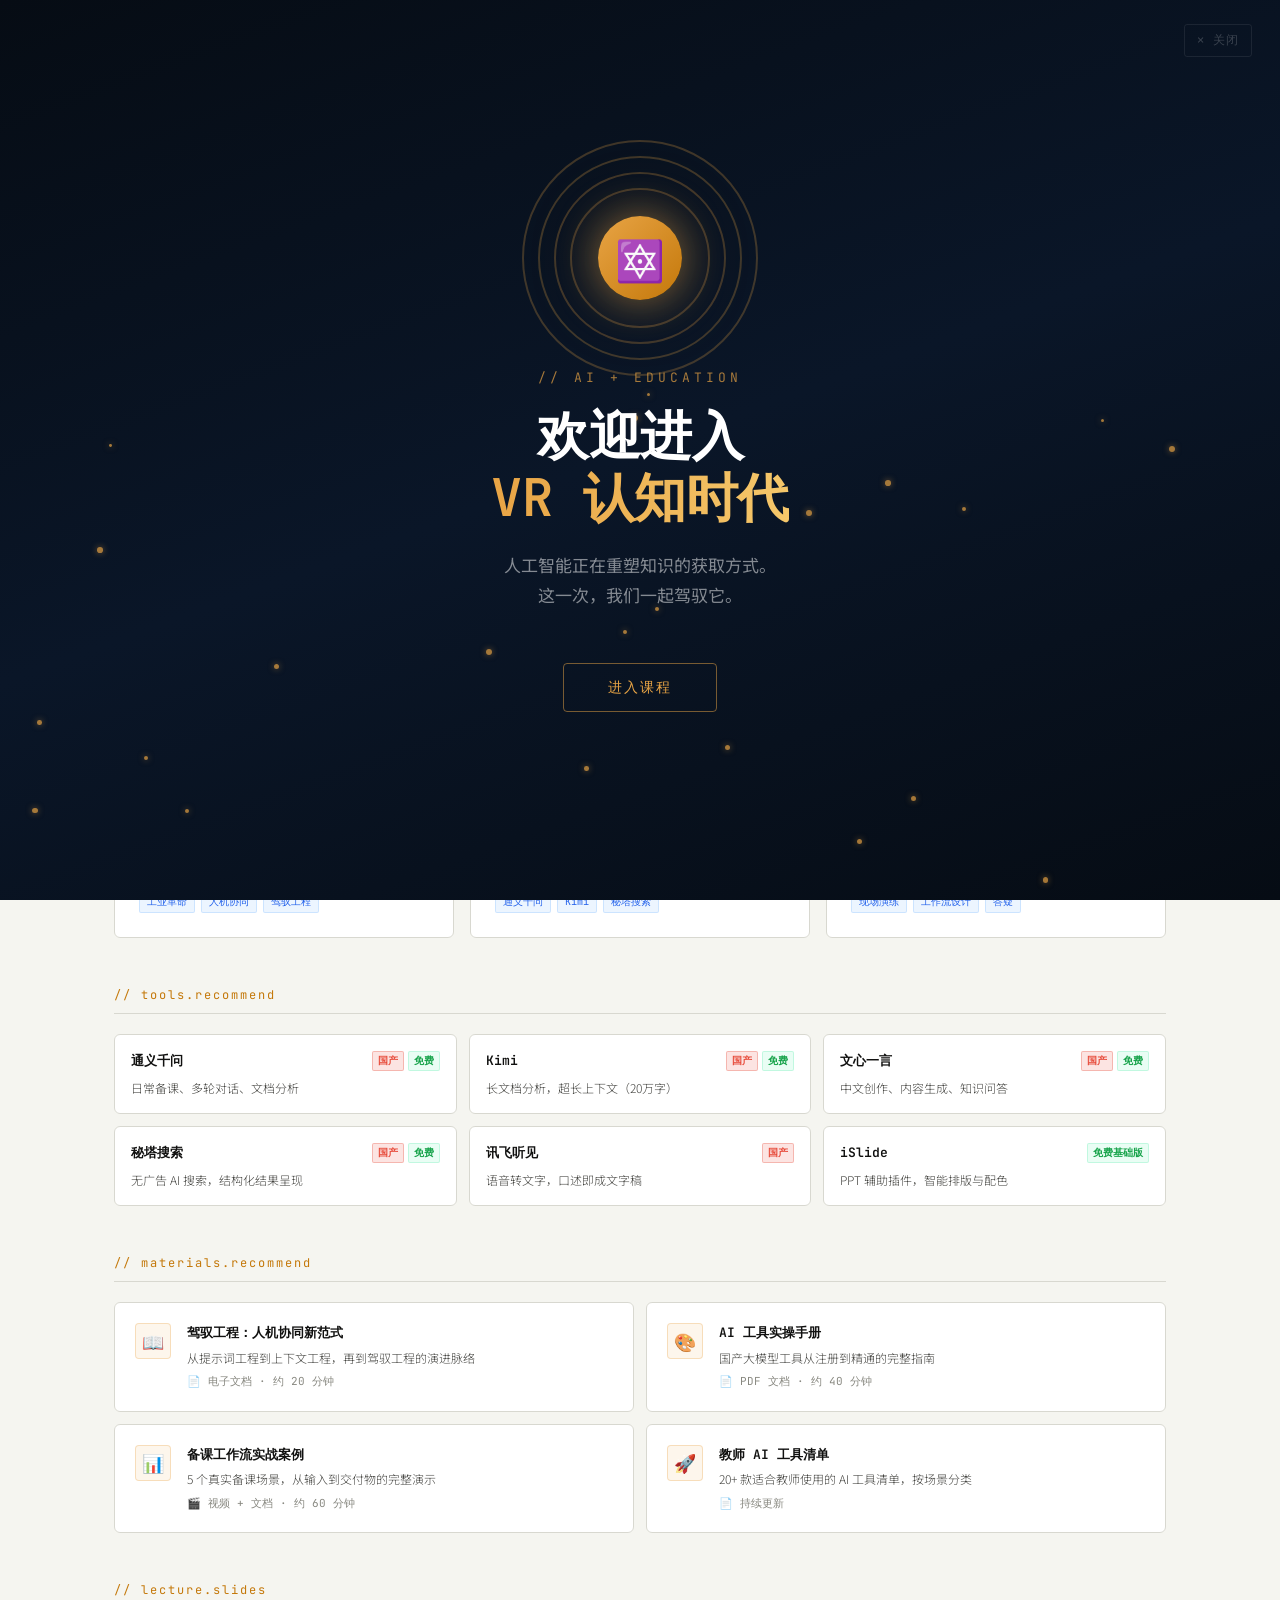
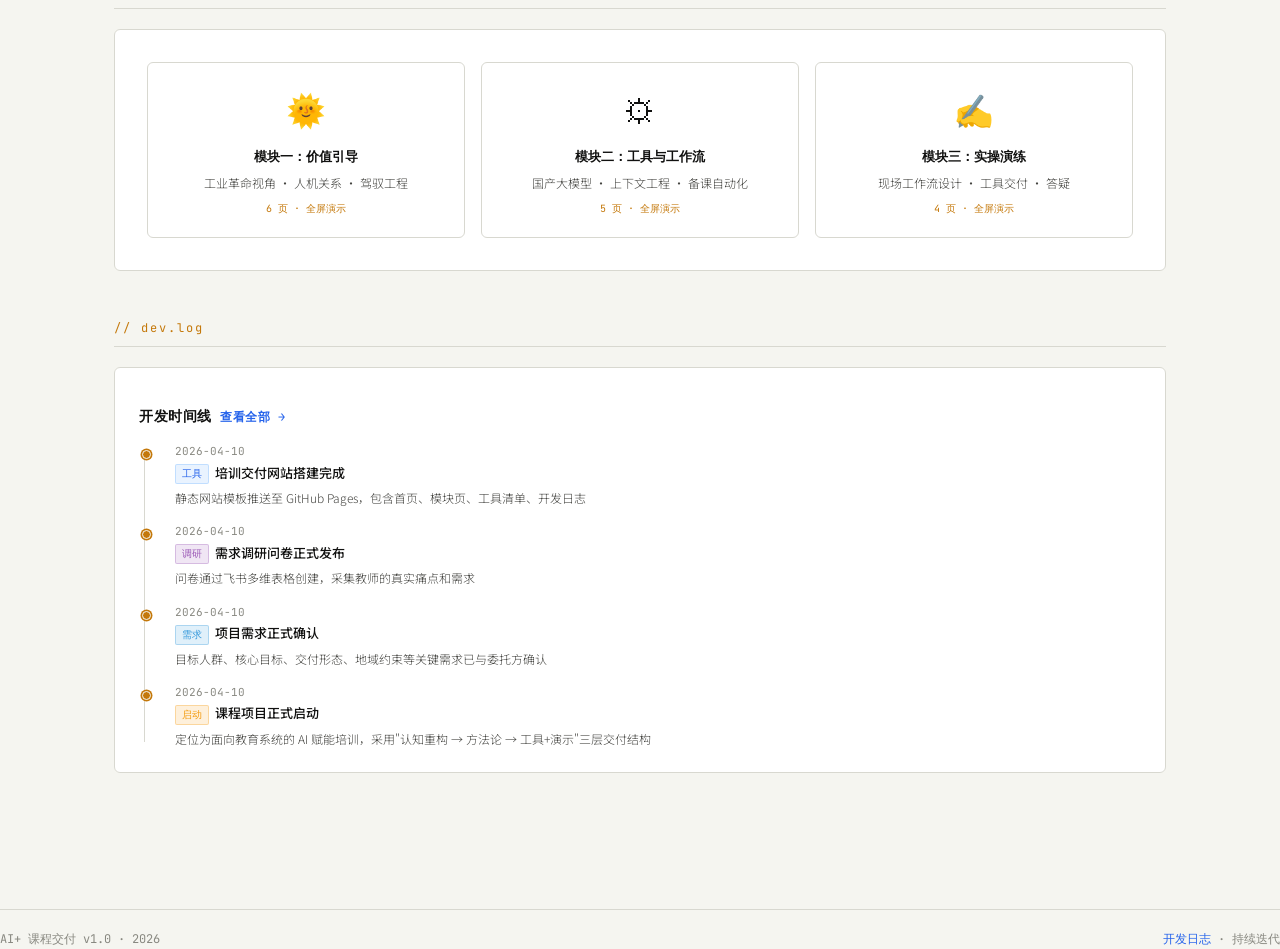
==== commit 8ec41f63: "Update: AI+ title, lighter grid, +4px fonts, intro overlay with VR theme" ====
--- a/index.html
+++ b/index.html
@@ -513,6 +513,197 @@
   margin-top: 8px;
 }
 
+/* === INTRO OVERLAY === */
+.intro-overlay {
+  position: fixed;
+  inset: 0;
+  background: linear-gradient(160deg, #060c14 0%, #0a1628 50%, #060c14 100%);
+  z-index: 9999;
+  display: flex;
+  flex-direction: column;
+  align-items: center;
+  justify-content: center;
+  animation: introReveal 1s cubic-bezier(0.16,1,0.3,1) forwards;
+  overflow: hidden;
+}
+.intro-overlay.hidden {
+  display: none;
+}
+.intro-overlay.closing {
+  animation: introHide 0.5s ease forwards;
+}
+
+@keyframes introReveal {
+  from { opacity: 0; }
+  to   { opacity: 1; }
+}
+@keyframes introHide {
+  from { opacity: 1; transform: scale(1); }
+  to   { opacity: 0; transform: scale(1.04); }
+}
+
+/* particles */
+.intro-particles {
+  position: absolute;
+  inset: 0;
+  pointer-events: none;
+  overflow: hidden;
+}
+.intro-p {
+  position: absolute;
+  border-radius: 50%;
+  background: rgba(232,164,69,0.7);
+  animation: floatP var(--d,8s) ease-in-out infinite;
+  box-shadow: 0 0 6px rgba(232,164,69,0.5);
+}
+@keyframes floatP {
+  0%   { transform: translateY(0)   scale(1);   opacity: 0.6; }
+  50%  { transform: translateY(-120px) scale(1.3); opacity: 1; }
+  100% { transform: translateY(-240px) scale(0.5); opacity: 0; }
+}
+
+/* vr icon */
+.intro-vr {
+  position: relative;
+  width: 140px;
+  height: 140px;
+  margin-bottom: 40px;
+  animation: vrEntrance 1.2s cubic-bezier(0.16,1,0.3,1) forwards;
+}
+@keyframes vrEntrance {
+  from { opacity: 0; transform: translateY(40px) scale(0.8); }
+  to   { opacity: 1; transform: translateY(0) scale(1); }
+}
+.vr-ring {
+  position: absolute;
+  border: 2px solid rgba(232,164,69,0.25);
+  border-radius: 50%;
+  animation: ringPulse var(--d,3s) ease-in-out infinite;
+}
+.vr-ring:nth-child(1) { inset: 0;   --d: 3s; animation-delay: 0s; }
+.vr-ring:nth-child(2) { inset: -16px; --d: 3.5s; animation-delay: 0.6s; }
+.vr-ring:nth-child(3) { inset: -32px; --d: 4s;   animation-delay: 1.2s; }
+.vr-ring:nth-child(4) { inset: -48px; --d: 4.5s; animation-delay: 1.8s; }
+@keyframes ringPulse {
+  0%,100% { opacity: 0.3; transform: scale(1); }
+  50%      { opacity: 0.8; transform: scale(1.04); }
+}
+.vr-core {
+  position: absolute;
+  inset: 28px;
+  background: linear-gradient(135deg, #e8a445, #c4780a);
+  border-radius: 50%;
+  display: flex;
+  align-items: center;
+  justify-content: center;
+  font-size: 40px;
+  box-shadow: 0 0 40px rgba(232,164,69,0.5), 0 0 80px rgba(232,164,69,0.2);
+}
+
+/* text */
+.intro-eyebrow {
+  font-family: var(--font-mono);
+  font-size: 13px;
+  color: rgba(232,164,69,0.7);
+  letter-spacing: 4px;
+  margin-bottom: 16px;
+  animation: fadeUp 0.8s 0.4s both;
+}
+.intro-title {
+  font-family: var(--font-mono);
+  font-size: clamp(28px, 6vw, 52px);
+  font-weight: 600;
+  color: #ffffff;
+  text-align: center;
+  line-height: 1.2;
+  margin-bottom: 20px;
+  animation: fadeUp 0.8s 0.55s both;
+  letter-spacing: -0.5px;
+}
+.intro-title em {
+  font-style: normal;
+  background: linear-gradient(90deg, #e8a445, #f5c76a);
+  -webkit-background-clip: text;
+  -webkit-text-fill-color: transparent;
+  background-clip: text;
+}
+.intro-sub {
+  font-family: var(--font-sans);
+  font-size: 17px;
+  color: rgba(255,255,255,0.5);
+  text-align: center;
+  max-width: 460px;
+  line-height: 1.8;
+  margin-bottom: 52px;
+  animation: fadeUp 0.8s 0.7s both;
+}
+@keyframes fadeUp {
+  from { opacity: 0; transform: translateY(20px); }
+  to   { opacity: 1; transform: translateY(0); }
+}
+
+/* enter button */
+.intro-enter {
+  background: transparent;
+  border: 1.5px solid rgba(232,164,69,0.5);
+  color: #e8a445;
+  font-family: var(--font-mono);
+  font-size: 14px;
+  letter-spacing: 2px;
+  padding: 14px 44px;
+  border-radius: 4px;
+  cursor: pointer;
+  transition: all 0.25s ease;
+  animation: fadeUp 0.8s 0.85s both;
+  text-transform: uppercase;
+}
+.intro-enter:hover {
+  background: rgba(232,164,69,0.12);
+  border-color: #e8a445;
+  box-shadow: 0 0 30px rgba(232,164,69,0.3);
+  transform: translateY(-2px);
+}
+
+/* close hint */
+.intro-close-hint {
+  position: absolute;
+  top: 24px;
+  right: 28px;
+  font-family: var(--font-mono);
+  font-size: 12px;
+  color: rgba(255,255,255,0.2);
+  letter-spacing: 1px;
+  cursor: pointer;
+  padding: 6px 12px;
+  border: 1px solid rgba(255,255,255,0.08);
+  border-radius: 3px;
+  transition: color 0.2s, border-color 0.2s;
+  animation: fadeUp 0.6s 1.2s both;
+  user-select: none;
+}
+.intro-close-hint:hover { color: rgba(255,255,255,0.5); border-color: rgba(255,255,255,0.2); }
+
+/* page reopen button */
+.intro-reopen-btn {
+  position: fixed;
+  bottom: 20px;
+  right: 20px;
+  z-index: 500;
+  font-family: var(--font-mono);
+  font-size: 11px;
+  color: rgba(255,255,255,0.3);
+  background: rgba(0,0,0,0.4);
+  border: 1px solid rgba(255,255,255,0.08);
+  border-radius: 3px;
+  padding: 5px 10px;
+  cursor: pointer;
+  display: none;
+  transition: all 0.2s;
+  letter-spacing: 1px;
+}
+.intro-reopen-btn:hover { color: #e8a445; border-color: rgba(232,164,69,0.3); }
+.intro-reopen-btn.show { display: block; }
+
 /* === FOOTER === */
 footer {
   margin-top: 40px;
@@ -543,6 +734,24 @@
 </style>
 </head>
 <body>
+<!-- INTRO OVERLAY -->
+<div class="intro-overlay" id="introOverlay">
+  <div class="intro-particles" id="introParticles"></div>
+  <div class="intro-close-hint" id="introCloseHint">&#x2715; 关闭</div>
+  <div class="intro-vr">
+    <div class="vr-ring"></div>
+    <div class="vr-ring"></div>
+    <div class="vr-ring"></div>
+    <div class="vr-ring"></div>
+    <div class="vr-core">&#128303;</div>
+  </div>
+  <div class="intro-eyebrow">// AI + EDUCATION</div>
+  <div class="intro-title">欢迎进入<br><em>VR 认知时代</em></div>
+  <div class="intro-sub">人工智能正在重塑知识的获取方式。<br>这一次，我们一起驾驭它。</div>
+  <button class="intro-enter" id="introEnterBtn">进入课程</button>
+</div>
+<button class="intro-reopen-btn" id="introReopenBtn">&#128303; VR 引导页</button>
+
 <div class="container">
 
 <header>
@@ -770,7 +979,14 @@
 <script>
 (function() {
   var KEY = 'course-theme';
+  var INTRO_KEY = 'intro-seen-v2';
   var btn = document.getElementById('themeToggle');
+  var overlay = document.getElementById('introOverlay');
+  var particles = document.getElementById('introParticles');
+  var enterBtn = document.getElementById('introEnterBtn');
+  var closeHint = document.getElementById('introCloseHint');
+  var reopenBtn = document.getElementById('introReopenBtn');
+
   function setTheme(t) {
     document.documentElement.setAttribute('data-theme', t);
     localStorage.setItem(KEY, t);
@@ -784,6 +1000,58 @@
   if (saved) { setTheme(saved); }
   else if (window.matchMedia && window.matchMedia('(prefers-color-scheme: light)').matches) { setTheme('light'); }
   btn.addEventListener('click', toggleTheme);
+
+  /* ── Intro overlay ── */
+  function buildParticles() {
+    for (var i = 0; i < 22; i++) {
+      var p = document.createElement('div');
+      p.className = 'intro-p';
+      var sz = Math.random() * 4 + 2;
+      p.style.cssText = [
+        'width:' + sz + 'px',
+        'height:' + sz + 'px',
+        'left:' + (Math.random() * 100) + '%',
+        'bottom:' + (Math.random() * 60) + '%',
+        '--d:' + (Math.random() * 6 + 5) + 's',
+        'animation-delay:' + (Math.random() * 5) + 's',
+        'animation-duration:' + (Math.random() * 4 + 6) + 's'
+      ].join(';');
+      particles.appendChild(p);
+    }
+  }
+
+  function showIntro() {
+    overlay.classList.remove('hidden', 'closing');
+    reopenBtn.classList.remove('show');
+  }
+
+  function hideIntro(animate) {
+    if (animate) {
+      overlay.classList.add('closing');
+      overlay.addEventListener('animationend', function() {
+        overlay.classList.add('hidden');
+        overlay.classList.remove('closing');
+        reopenBtn.classList.add('show');
+      }, { once: true });
+    } else {
+      overlay.classList.add('hidden');
+      reopenBtn.classList.add('show');
+    }
+    localStorage.setItem(INTRO_KEY, '1');
+  }
+
+  buildParticles();
+
+  if (!localStorage.getItem(INTRO_KEY)) {
+    showIntro();
+  } else {
+    overlay.classList.add('hidden');
+    reopenBtn.classList.add('show');
+  }
+
+  enterBtn.addEventListener('click', function() { hideIntro(true); });
+  closeHint.addEventListener('click', function() { hideIntro(true); });
+  reopenBtn.addEventListener('click', showIntro);
 })();
 </script>
 </body>
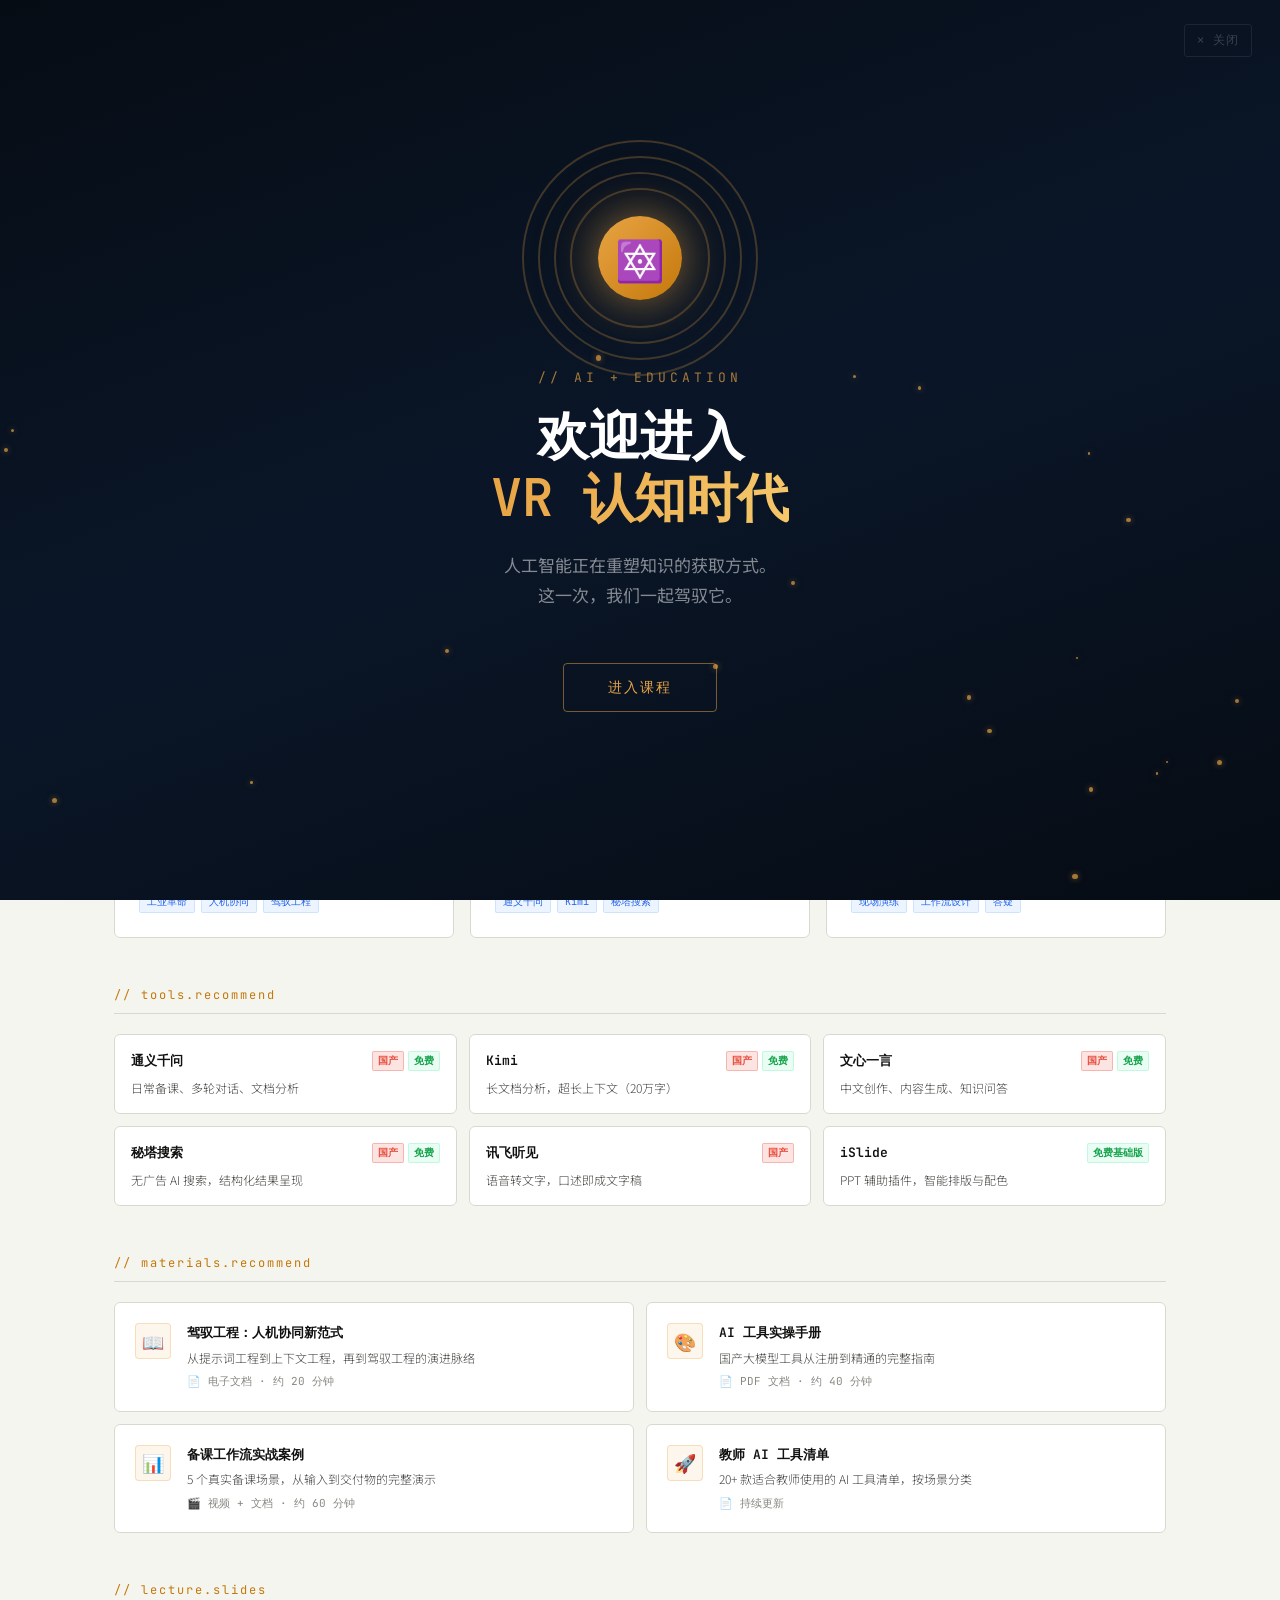
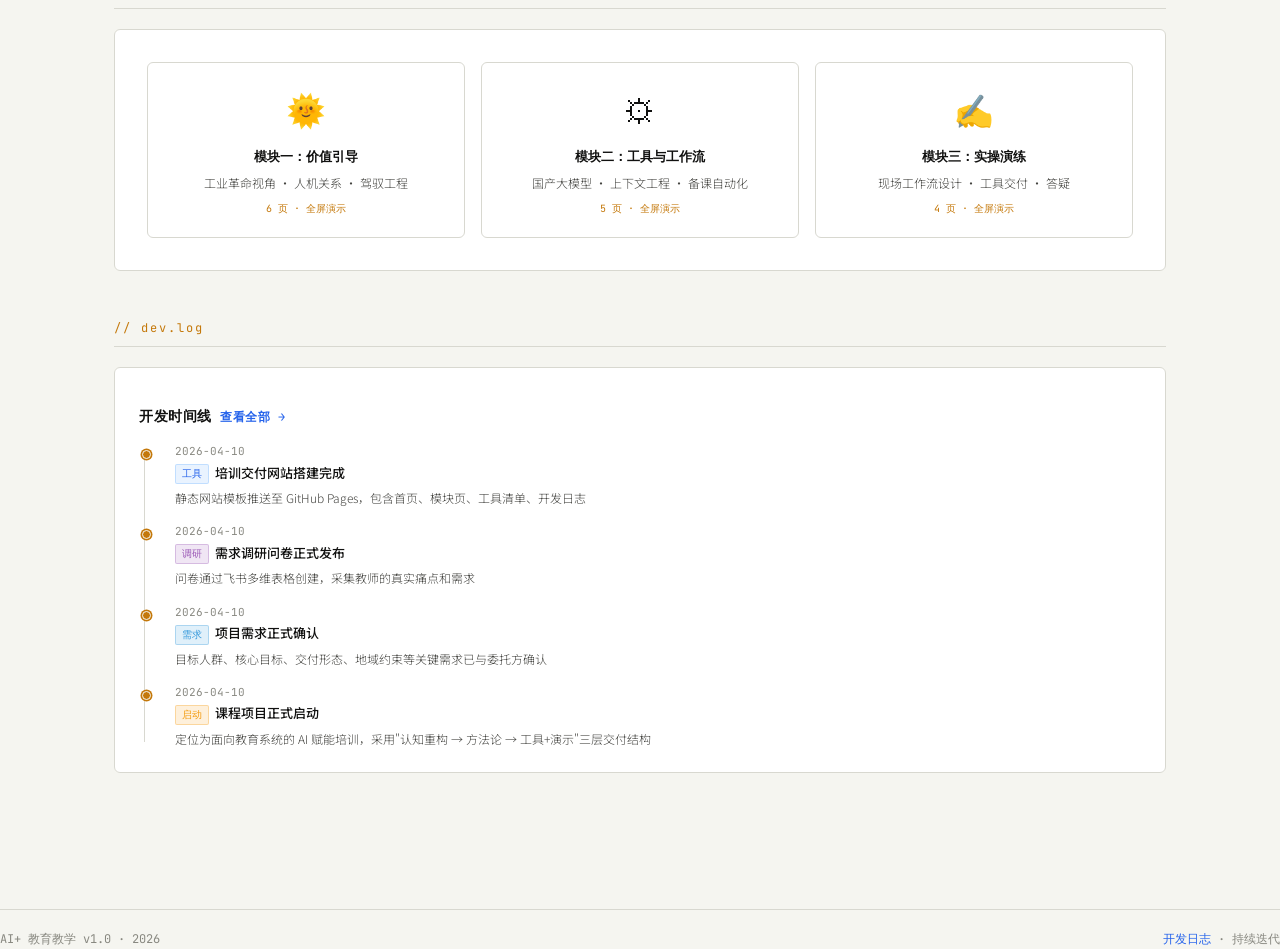
==== commit 34839073: "Fix title, grid opacity, +4px fonts, complete intro overlay" ====
--- a/index.html
+++ b/index.html
@@ -3,7 +3,7 @@
 <head>
 <meta charset="UTF-8">
 <meta name="viewport" content="width=device-width, initial-scale=1.0">
-<title>AI+ 课程交付</title>
+<title>AI+ 教育教学</title>
 <link rel="preconnect" href="https://fonts.googleapis.com">
 <link href="https://fonts.googleapis.com/css2?family=JetBrains+Mono:wght@300;400;500;600&family=Noto+Sans+SC:wght@300;400;500;600&display=swap" rel="stylesheet">
 <style>
@@ -48,8 +48,8 @@
   position: fixed;
   inset: 0;
   background-image:
-    linear-gradient(rgba(26,45,69,0.3) 1px, transparent 1px),
-    linear-gradient(90deg, rgba(26,45,69,0.3) 1px, transparent 1px);
+    linear-gradient(rgba(26,45,69,0.06) 1px, transparent 1px),
+    linear-gradient(90deg, rgba(26,45,69,0.06) 1px, transparent 1px);
   background-size: 40px 40px;
   pointer-events: none;
   z-index: 0;
@@ -972,7 +972,7 @@
 </div>
 
 <footer>
-  <span>AI+ 课程交付 v1.0 · 2026</span>
+  <span>AI+ 教育教学 v1.0 · 2026</span>
   <span><a href="changelog.html">开发日志</a> · 持续迭代</span>
 </footer>
 
